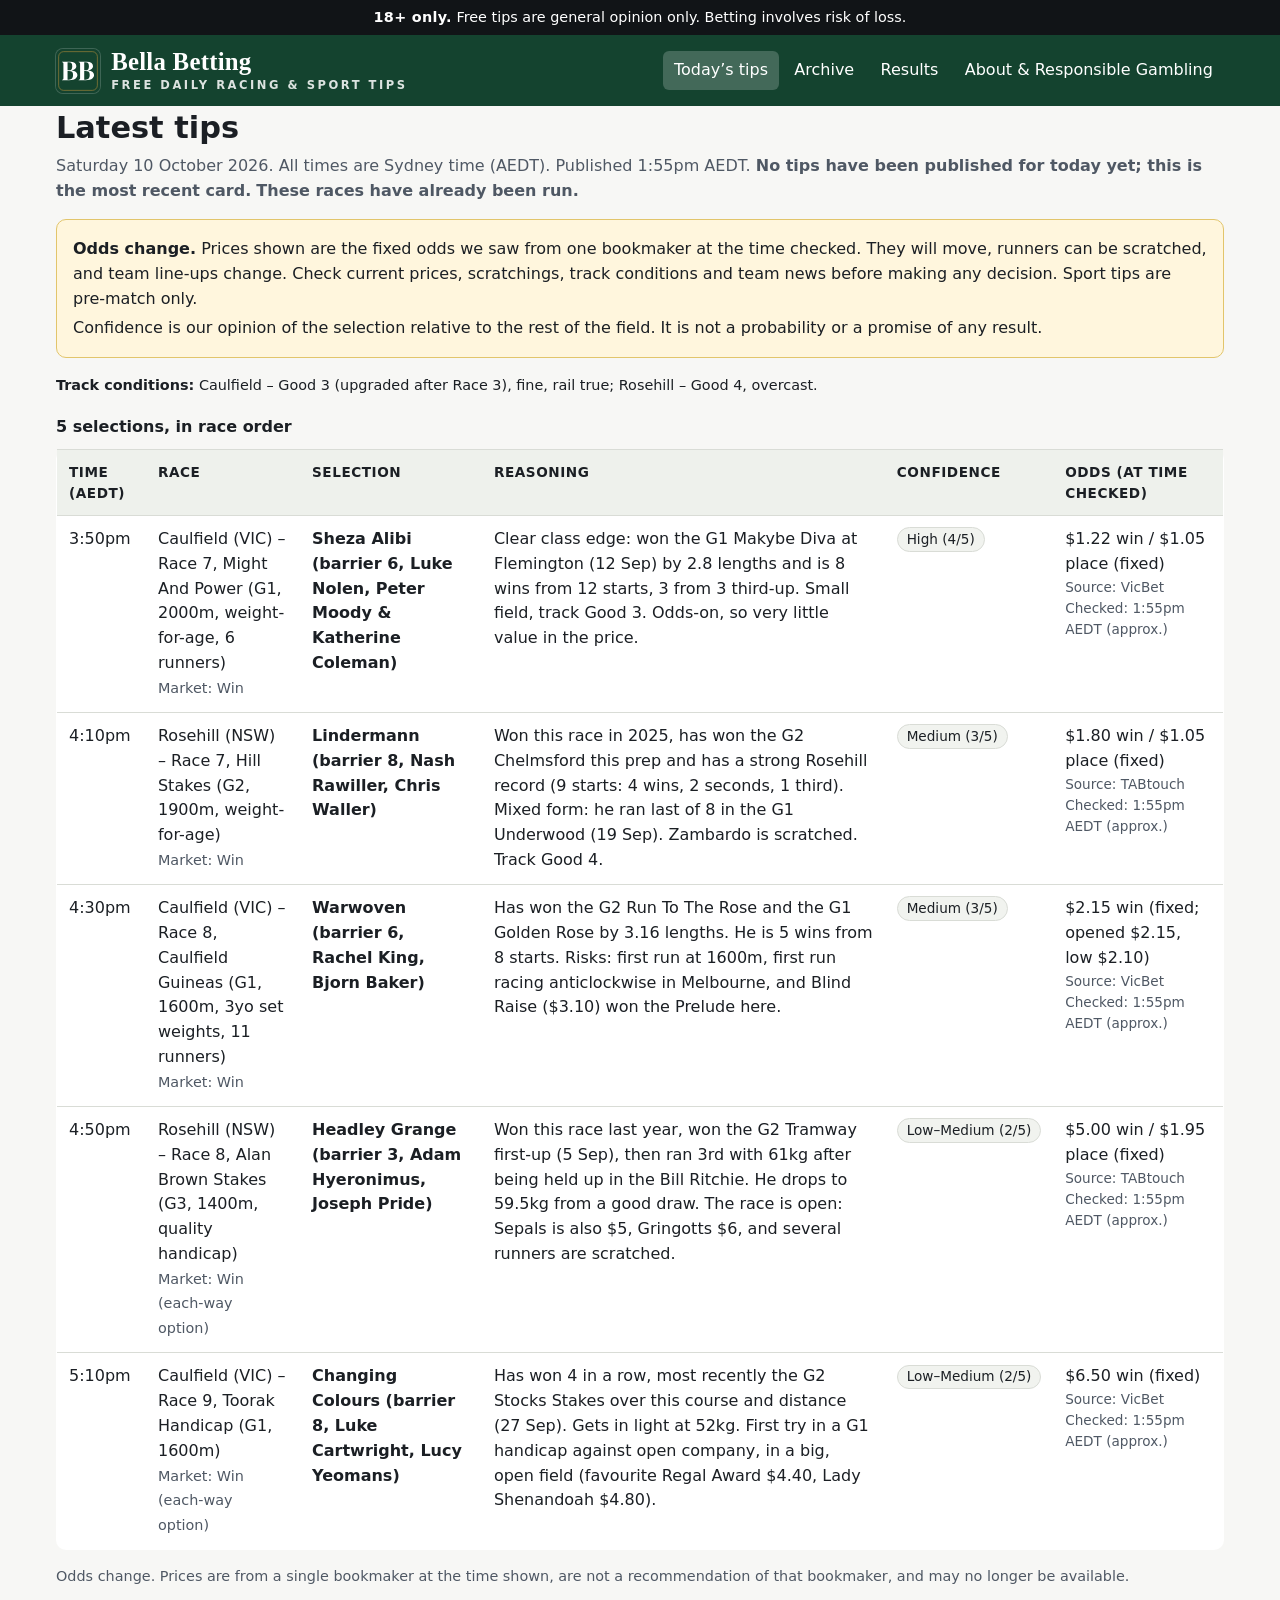
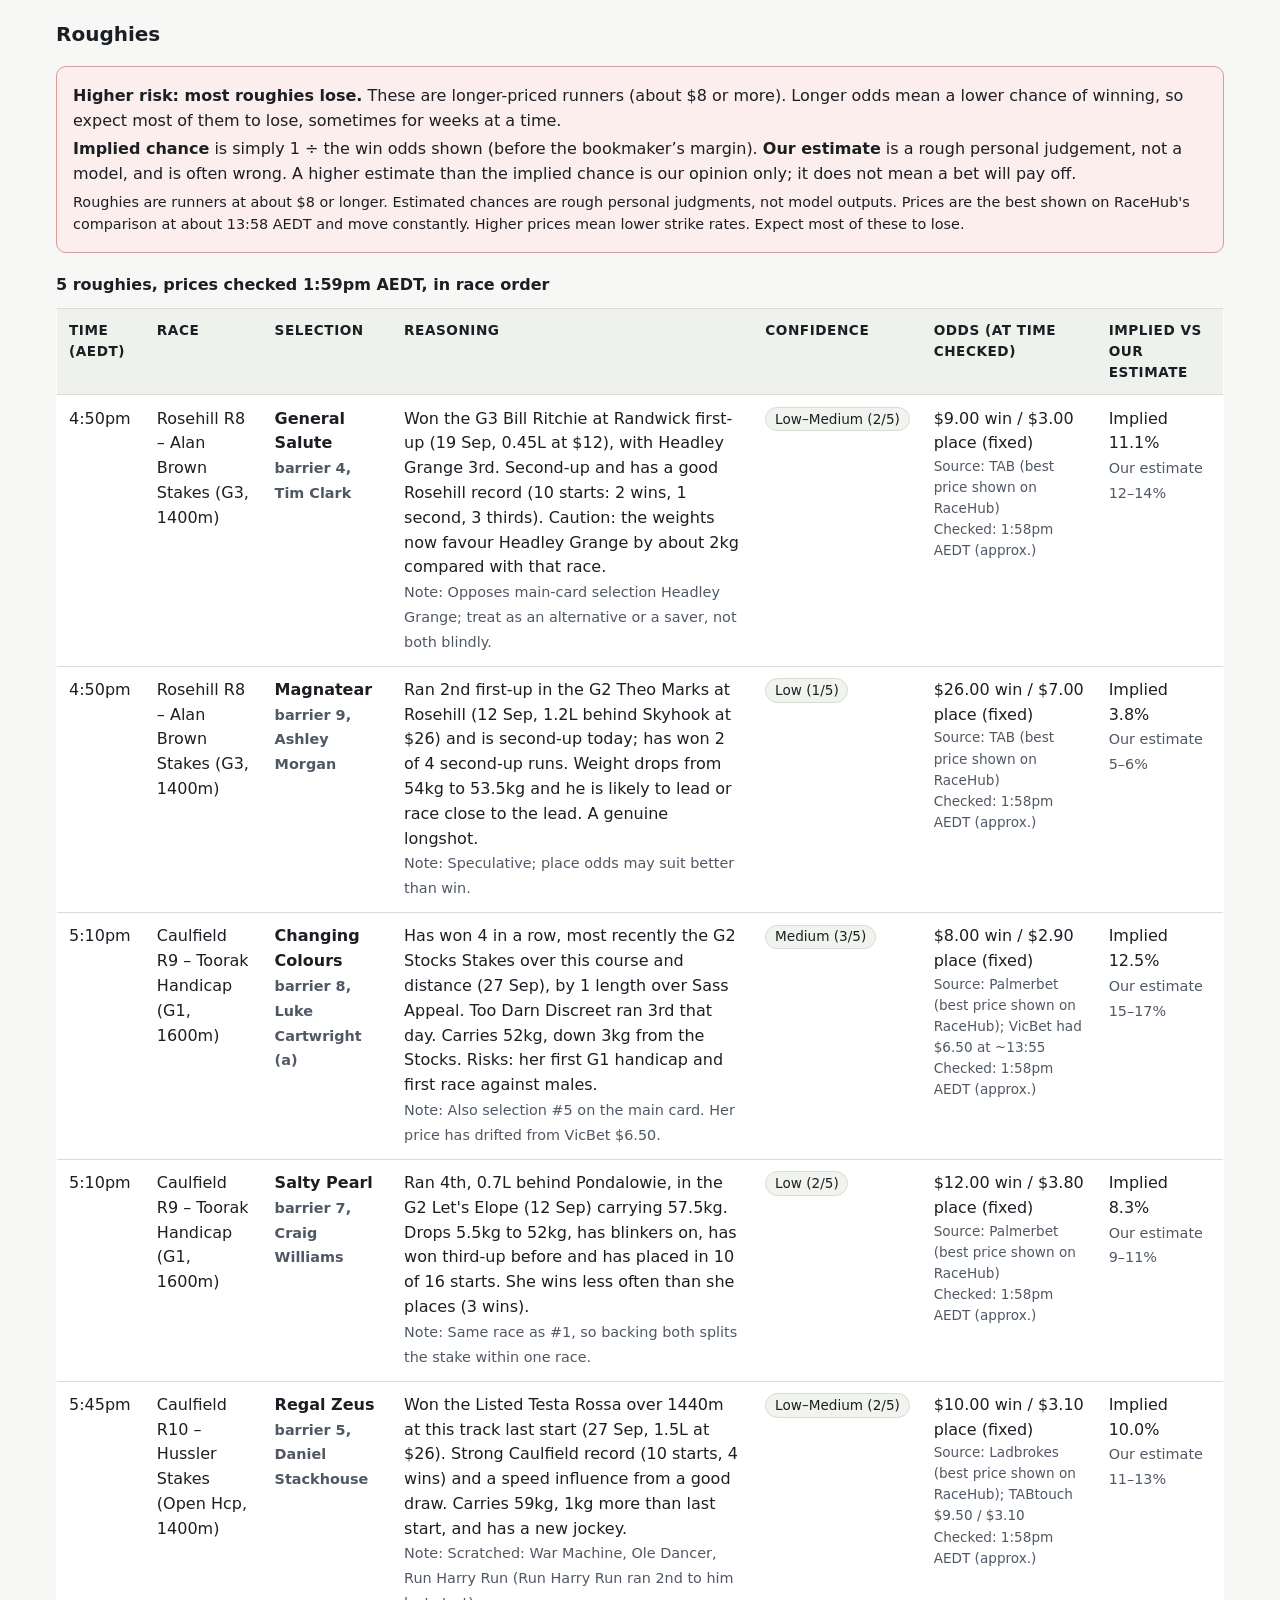
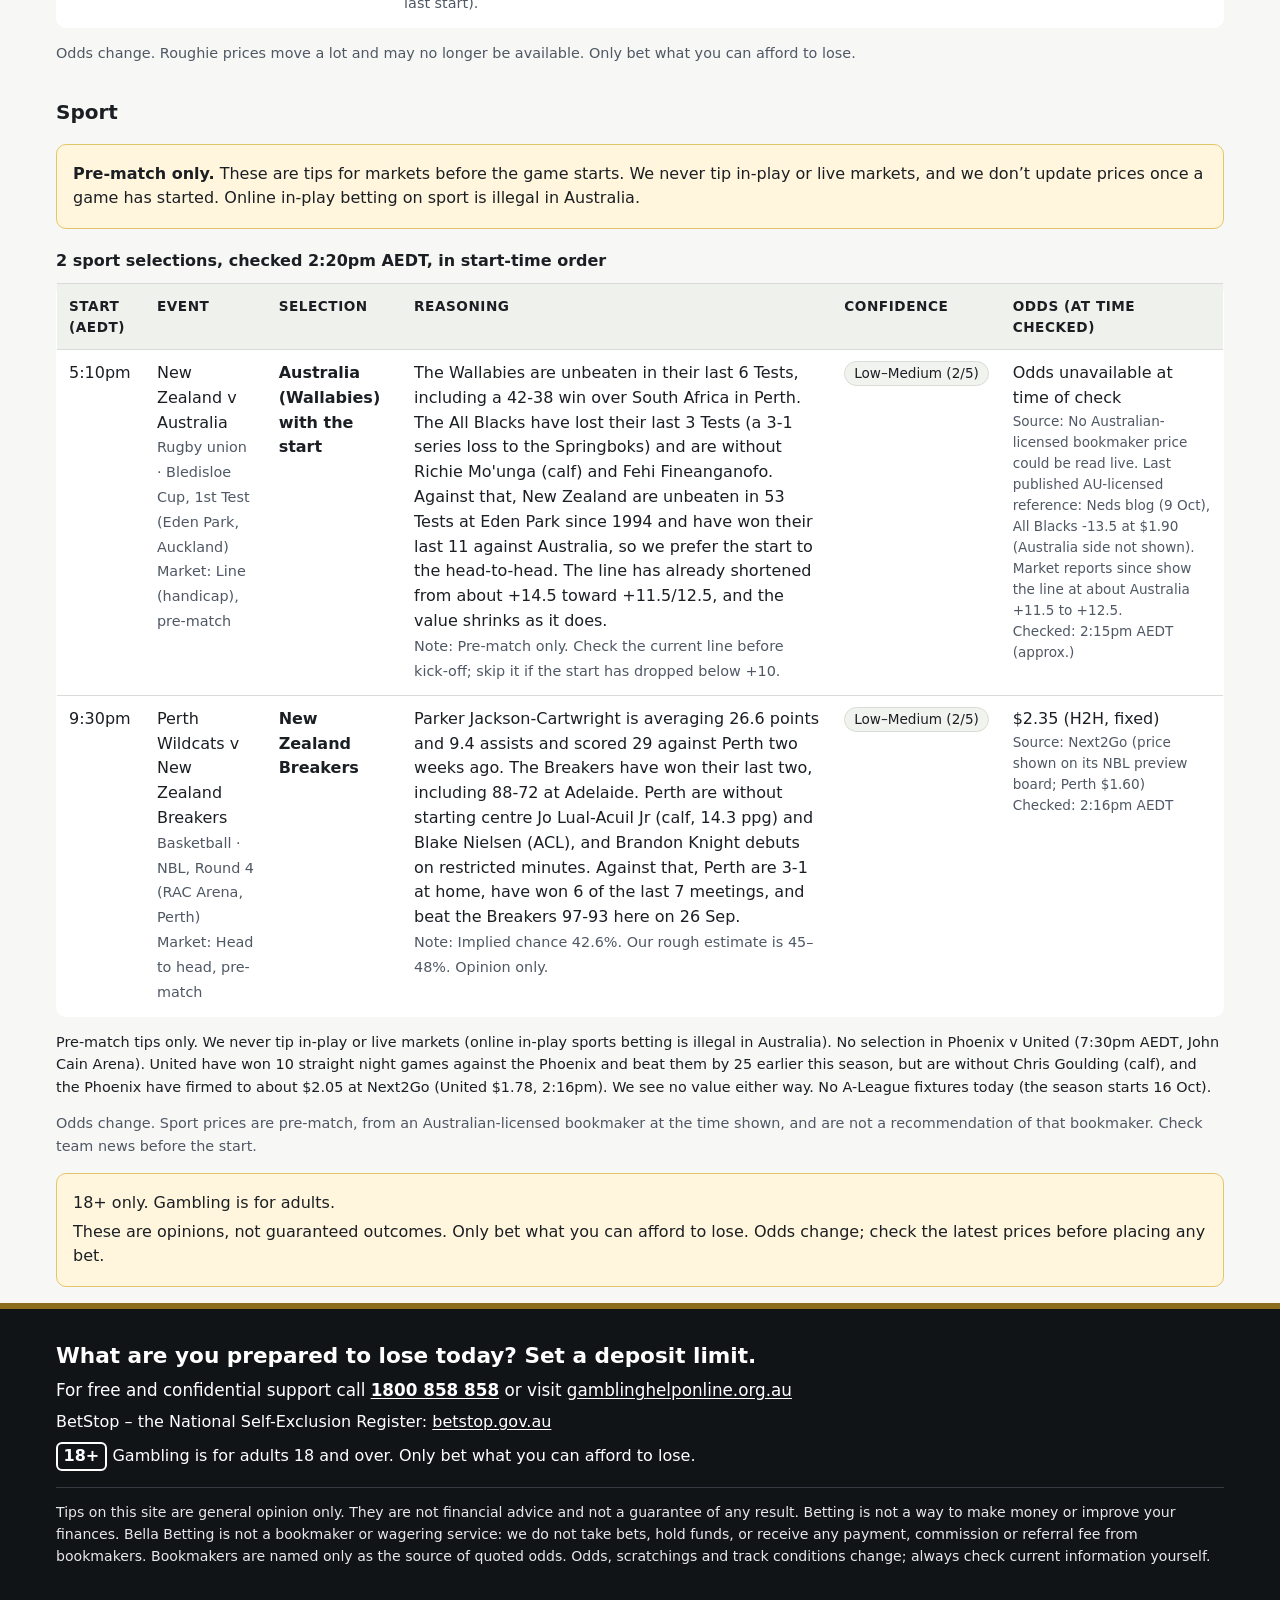
==== index.html @ 3f7ba488 "Tips for 2026-10-10" ====
<!doctype html>
<html lang="en-AU">
<head>
  <meta charset="utf-8">
  <meta name="viewport" content="width=device-width, initial-scale=1">
  <title>Today’s tips | Bella Betting</title>
  <meta name="description" content="Free daily Australian racing and pre-match sport tips from Bella Betting. 18+. General opinion only.">
  <meta name="theme-color" content="#14432f">
  <link rel="icon" href="assets/brand/bb-monogram.svg" type="image/svg+xml">
  <link rel="icon" href="assets/brand/favicon-32.png" sizes="32x32" type="image/png">
  <link rel="icon" href="assets/brand/favicon.ico" sizes="16x16 32x32 48x48">
  <link rel="apple-touch-icon" href="assets/brand/apple-touch-icon.png">
  <link rel="manifest" href="site.webmanifest">
  <link rel="stylesheet" href="assets/style.css">
  <script src="assets/app.js" defer></script>
</head>
<body data-page="index">
  <a class="skip" href="#main">Skip to content</a>
  <div class="age-strip" role="note"><strong>18+ only.</strong> Free tips are general opinion only. Betting involves risk of loss.</div>
  <header class="site-header">
    <div class="wrap">
      <a class="brand" href="index.html" aria-label="Bella Betting home"><img class="brand-tile" src="assets/brand/bb-monogram.svg" alt="" width="44" height="44"><span class="wordmark">Bella Betting<span>Free daily racing &amp; sport tips</span></span></a>
      <nav aria-label="Main">
        <ul>
        <li><a href="index.html" aria-current="page">Today’s tips</a></li>
        <li><a href="archive.html">Archive</a></li>
        <li><a href="results.html">Results</a></li>
        <li><a href="about.html">About &amp; Responsible Gambling</a></li>
        </ul>
      </nav>
    </div>
  </header>
  <main id="main" class="wrap">
    <h1 id="tips-heading">Today’s tips</h1>
    <p class="meta" id="tips-meta">Loading the latest tips…</p>
    <noscript><div class="notice"><p>This page needs JavaScript to load the tips. You can also read the raw data in <a href="tips/index.json">tips/index.json</a>.</p></div></noscript>
    <div class="notice" role="note">
      <p><strong>Odds change.</strong> Prices shown are the fixed odds we saw from one bookmaker at the time checked. They will move, runners can be scratched, and team line-ups change. Check current prices, scratchings, track conditions and team news before making any decision. Sport tips are pre-match only.</p>
      <p>Confidence is our opinion of the selection relative to the rest of the field. It is not a probability or a promise of any result.</p>
    </div>
    <div id="tips-root" aria-live="polite"></div>

  </main>
  <footer class="rg-footer" aria-label="Responsible gambling">
    <div class="wrap">
      <p class="rg-tagline" id="rg-tagline">Chances are you’re about to lose.</p>
      <p class="rg-cta">For free and confidential support call <a href="tel:1800858858"><strong>1800 858 858</strong></a> or visit <a href="https://www.gamblinghelponline.org.au" rel="noopener">gamblinghelponline.org.au</a></p>
      <p>BetStop – the National Self-Exclusion Register: <a href="https://www.betstop.gov.au" rel="noopener">betstop.gov.au</a></p>
      <p><span class="age18" aria-hidden="true">18+</span>Gambling is for adults 18 and over. Only bet what you can afford to lose.</p>
      <p class="disclaimer">Tips on this site are general opinion only. They are not financial advice and not a guarantee of any result. Betting is not a way to make money or improve your finances. Bella Betting is not a bookmaker or wagering service: we do not take bets, hold funds, or receive any payment, commission or referral fee from bookmakers. Bookmakers are named only as the source of quoted odds. Odds, scratchings and track conditions change; always check current information yourself.</p>
    </div>
  </footer>
</body>
</html>
---- assets/style.css ----
/* Bella Betting – plain CSS, mobile-first, no external assets */
:root{
  --ink:#1b1f24; --muted:#4f5864; --bg:#f7f7f5; --card:#ffffff; --line:#d9dcd6;
  --brand:#14432f; --brand-ink:#ffffff; --accent:#8a6d1d; --warn-bg:#fff6dd; --warn-line:#e2c56b;
  --rg-bg:#111417; --rg-ink:#ffffff; --focus:#1a5fd0;
  --radius:10px; --maxw:1200px;
}
*{box-sizing:border-box}
html{-webkit-text-size-adjust:100%}
body{margin:0;min-height:100vh;display:flex;flex-direction:column;font-family:system-ui,-apple-system,"Segoe UI",Roboto,"Helvetica Neue",Arial,sans-serif;font-size:1rem;line-height:1.55;color:var(--ink);background:var(--bg)}
a{color:var(--brand);text-underline-offset:2px}
a:focus-visible,button:focus-visible{outline:3px solid var(--focus);outline-offset:2px}
.skip{position:absolute;left:-9999px;top:0;background:#fff;padding:.5rem 1rem;z-index:10}
.skip:focus{left:.5rem;top:.5rem}
.wrap{max-width:var(--maxw);margin:0 auto;padding:0 1rem}

/* 18+ strip */
.age-strip{background:var(--rg-bg);color:var(--rg-ink);font-size:.9rem;text-align:center;padding:.4rem 1rem}
.age-strip strong{letter-spacing:.02em}

/* header + text wordmark */
.site-header{background:var(--brand);color:var(--brand-ink)}
.site-header .wrap{display:flex;flex-wrap:wrap;align-items:center;justify-content:space-between;gap:.5rem 1.5rem;padding-top:.85rem;padding-bottom:.85rem}
.brand{display:inline-flex;align-items:center;gap:.7rem;text-decoration:none;color:var(--brand-ink)}
.brand-tile{display:block;width:44px;height:44px;flex:none;border-radius:7px;box-shadow:0 0 0 1px rgba(255,255,255,.18)}
.wordmark{color:var(--brand-ink);text-decoration:none;font-family:Georgia,"Times New Roman",serif;font-size:1.55rem;font-weight:700;letter-spacing:.01em;line-height:1}
.wordmark{display:block}
.wordmark span{font-family:system-ui,-apple-system,"Segoe UI",Roboto,Arial,sans-serif;font-weight:600;font-size:.72rem;letter-spacing:.22em;text-transform:uppercase;display:block;margin-top:.3rem;opacity:.85}
nav ul{list-style:none;margin:0;padding:0;display:flex;flex-wrap:wrap;gap:.25rem}
nav a{display:block;color:var(--brand-ink);text-decoration:none;padding:.45rem .7rem;border-radius:6px;font-weight:500}
nav a:hover{background:rgba(255,255,255,.12)}
nav a[aria-current="page"]{background:rgba(255,255,255,.2)}

main{padding:1.5rem 0 2.5rem;flex:1 0 auto;width:100%}
h1{font-size:1.6rem;line-height:1.25;margin:.2rem 0 .4rem}
h2{font-size:1.25rem;margin:2rem 0 .6rem}
h3{font-size:1.05rem;margin:1.2rem 0 .4rem}
.meta{color:var(--muted);margin:0 0 1rem}
.card{background:var(--card);border:1px solid var(--line);border-radius:var(--radius);padding:1rem 1.1rem;margin:1rem 0}
.notice{background:var(--warn-bg);border:1px solid var(--warn-line);border-radius:var(--radius);padding:.8rem 1rem;margin:1rem 0}
.notice p{margin:.25rem 0}
.muted{color:var(--muted)}
.small{font-size:.9rem}

/* tips table: cards on mobile, table on wide screens */
table.tips{width:100%;border-collapse:collapse}
table.tips caption{text-align:left;font-weight:600;padding:.25rem 0 .6rem}
table.tips thead{position:absolute;left:-9999px}
table.tips tr{display:block;background:var(--card);border:1px solid var(--line);border-radius:var(--radius);padding:.8rem 1rem;margin-bottom:.9rem}
table.tips td{display:block;padding:.2rem 0;border:0}
table.tips td::before{content:attr(data-label);display:block;font-size:.75rem;font-weight:600;text-transform:uppercase;letter-spacing:.06em;color:var(--muted)}
td.sel{font-size:1.1rem;font-weight:700}
.badge{display:inline-block;border:1px solid var(--line);border-radius:999px;padding:.05rem .55rem;font-size:.85rem;background:#f1f3ef;white-space:nowrap}
.odds-src{display:block;color:var(--muted);font-size:.85rem}

@media (min-width:860px){
  h1{font-size:1.9rem}
  table.tips thead{position:static}
  table.tips{background:var(--card);border:1px solid var(--line);border-radius:var(--radius);overflow:hidden}
  table.tips tr{display:table-row;border:0;border-radius:0;padding:0;margin:0}
  table.tips th,table.tips td{display:table-cell;text-align:left;vertical-align:top;padding:.7rem .75rem;border-bottom:1px solid var(--line)}
  table.tips th{background:#eef1ec;font-size:.85rem;text-transform:uppercase;letter-spacing:.04em}
  table.tips td::before{display:none}
  table.tips tbody tr:last-child td{border-bottom:0}
  td.sel{font-size:1rem}
  td.reason{min-width:16rem}
  td.odds{min-width:9.5rem}
  td.time{white-space:nowrap}
  td.chance{min-width:7.5rem}
}

/* generic data tables (archive/results) */
table.data{width:100%;border-collapse:collapse;background:var(--card);border:1px solid var(--line);border-radius:var(--radius);overflow:hidden}
table.data th,table.data td{text-align:left;padding:.55rem .7rem;border-bottom:1px solid var(--line);vertical-align:top}
table.data th{background:#eef1ec;font-size:.85rem}
.table-scroll{overflow-x:auto}
.stats{display:grid;grid-template-columns:repeat(auto-fit,minmax(9rem,1fr));gap:.75rem;margin:1rem 0}
.stat{background:var(--card);border:1px solid var(--line);border-radius:var(--radius);padding:.75rem}
.stat b{display:block;font-size:1.3rem}

/* responsible gambling footer */
.rg-footer{background:var(--rg-bg);color:var(--rg-ink);padding:1.6rem 0 2rem;border-top:6px solid var(--accent)}
.rg-footer a{color:#fff}
.rg-tagline{font-size:1.35rem;font-weight:700;margin:0 0 .6rem;line-height:1.3}
.rg-cta{font-size:1.05rem;margin:.3rem 0}
.rg-footer p{margin:.45rem 0}
.rg-footer .disclaimer{font-size:.88rem;opacity:.9;border-top:1px solid #3a4047;margin-top:1rem;padding-top:.9rem}
.age18{display:inline-block;border:2px solid #fff;border-radius:6px;font-weight:800;padding:0 .35rem;margin-right:.35rem}
@media (prefers-reduced-motion:reduce){*{scroll-behavior:auto!important;transition:none!important}}
@media print{.site-header nav,.skip{display:none}}
.card > h2:first-child{margin-top:0}
.notice-risk{background:#fdeeee;border-color:#d99a9a}
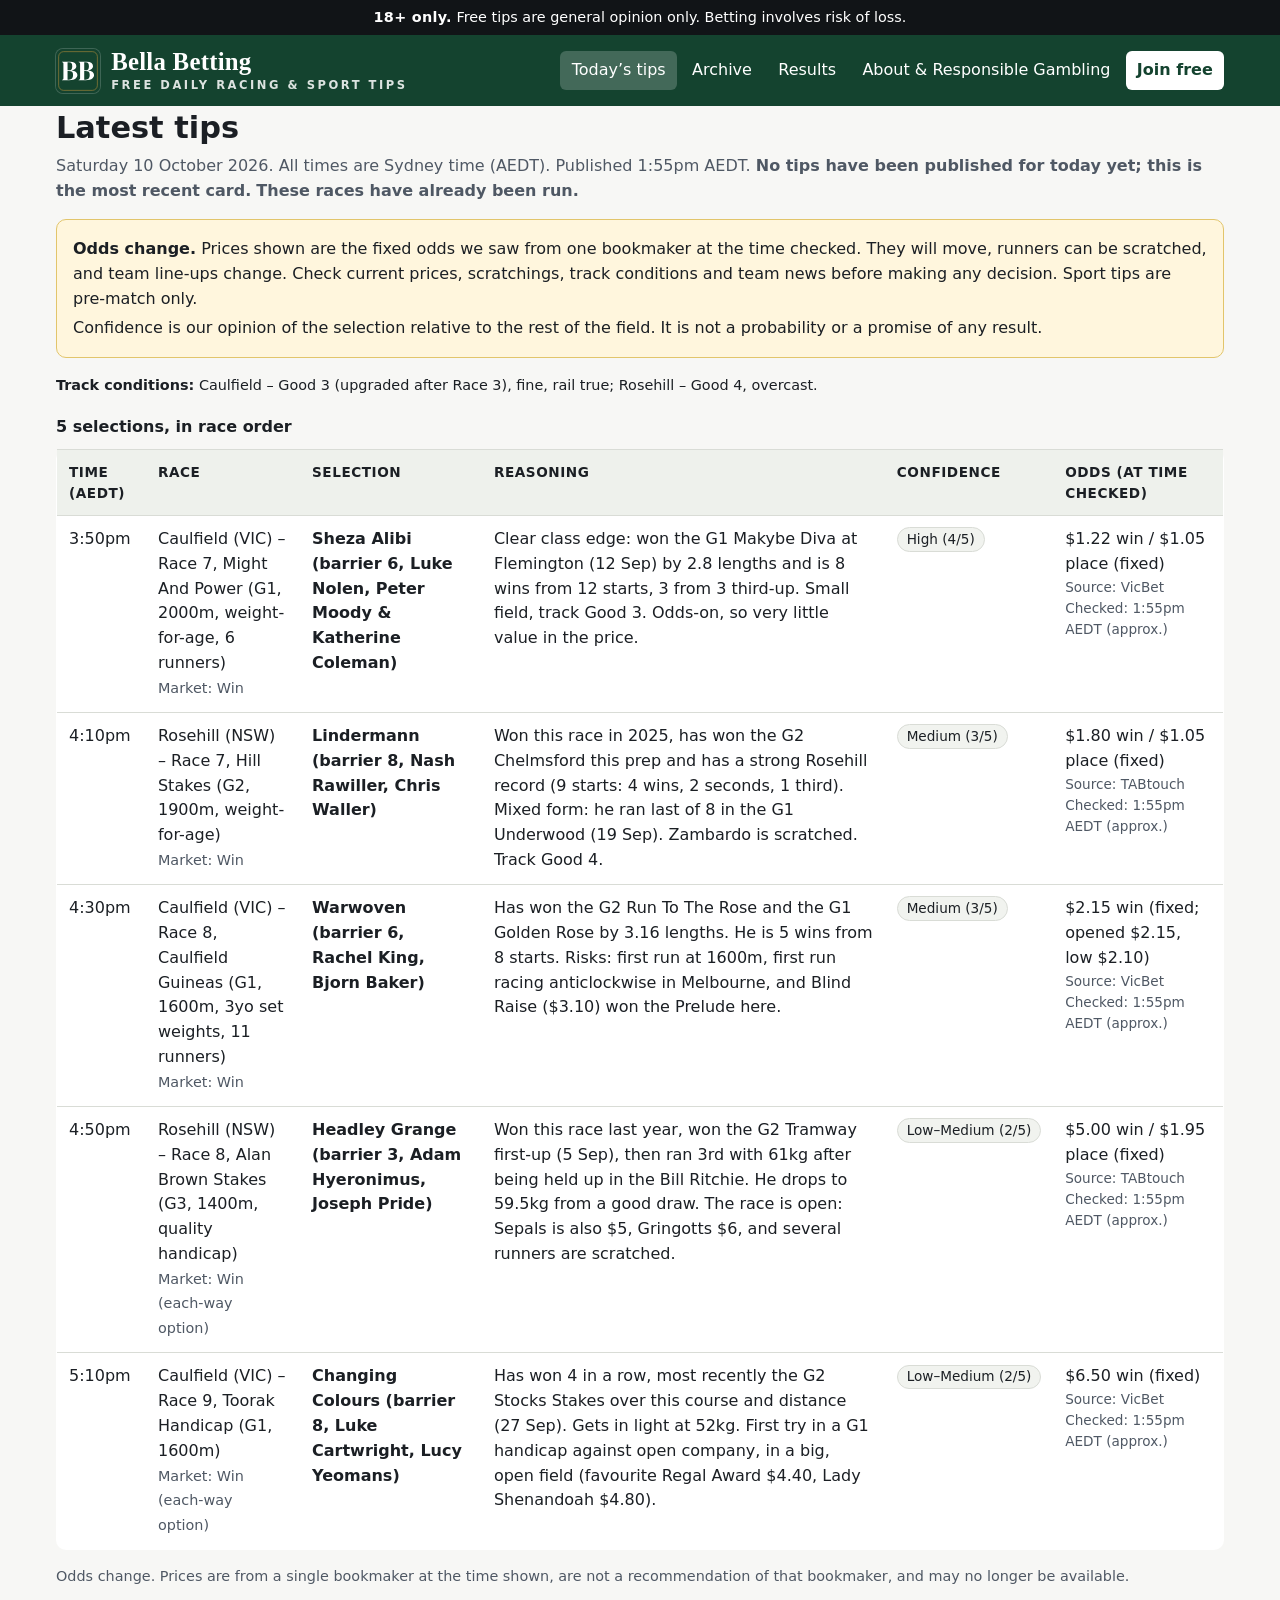
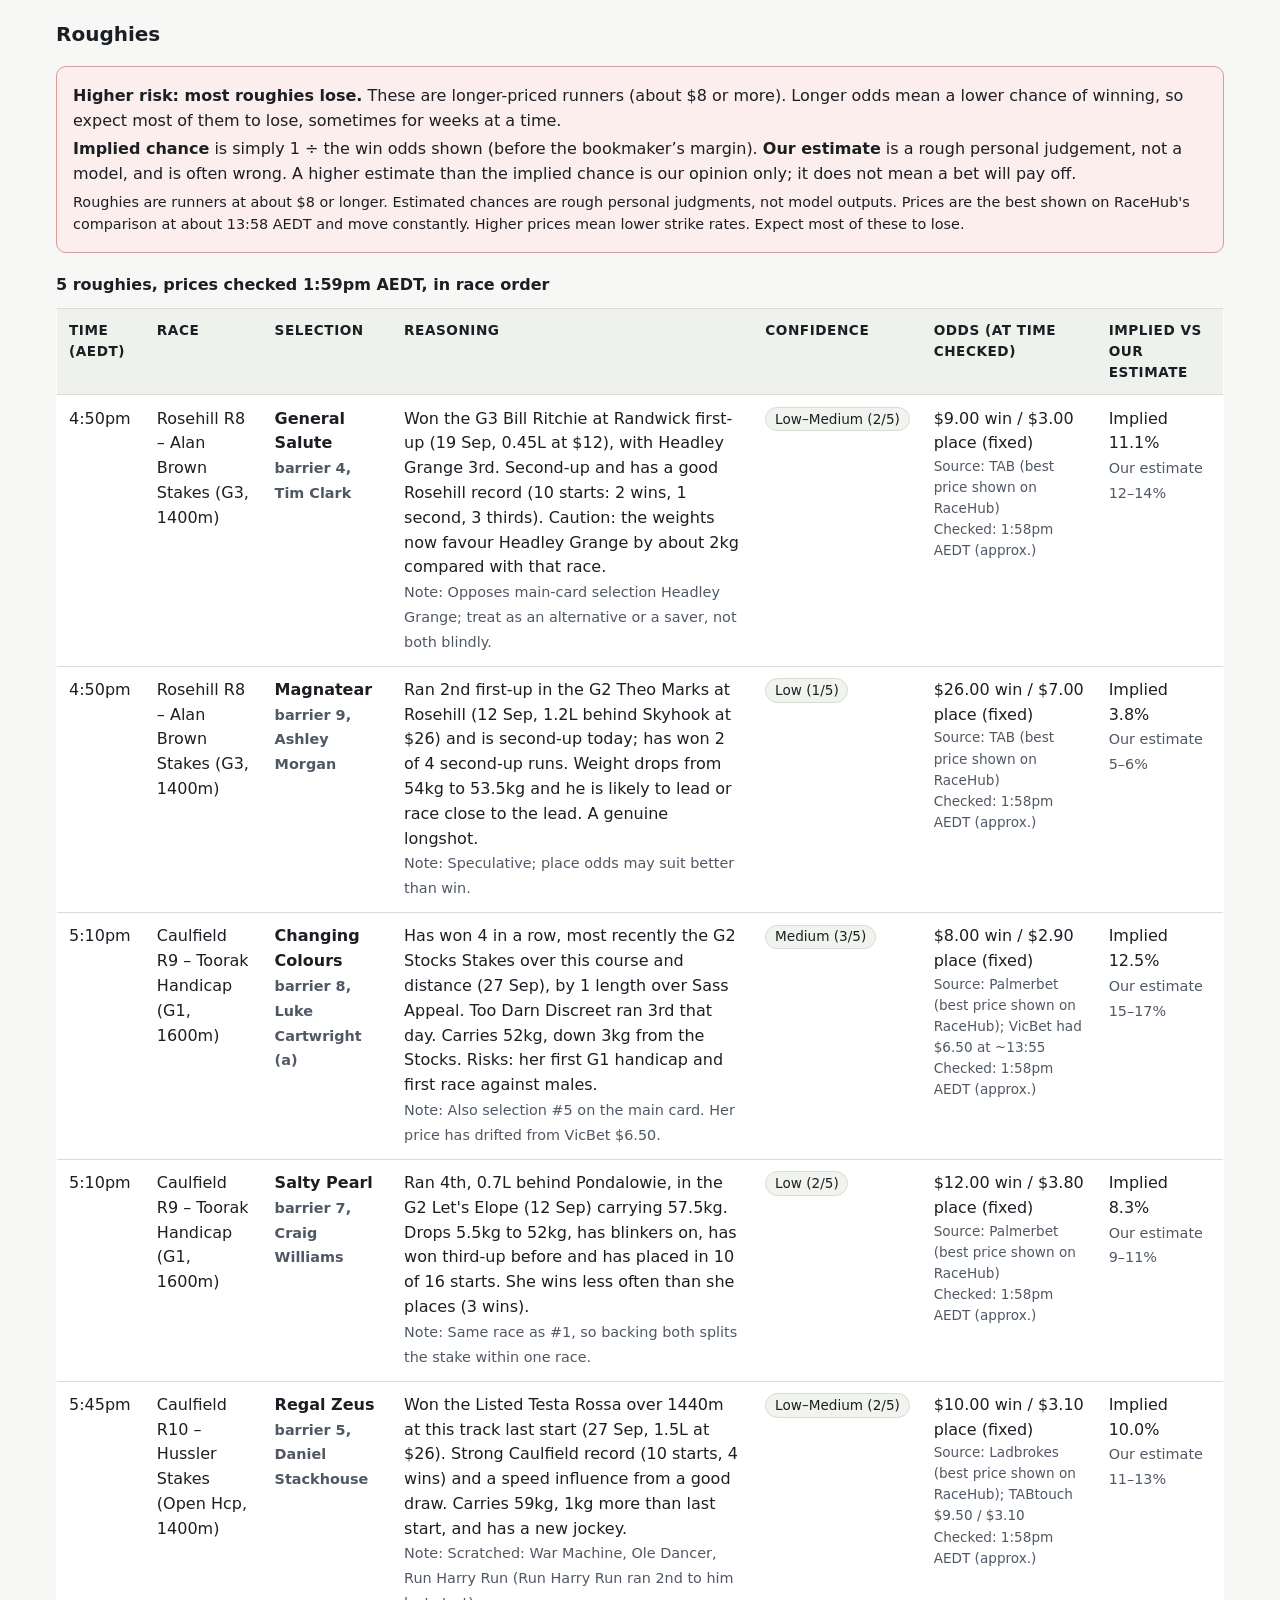
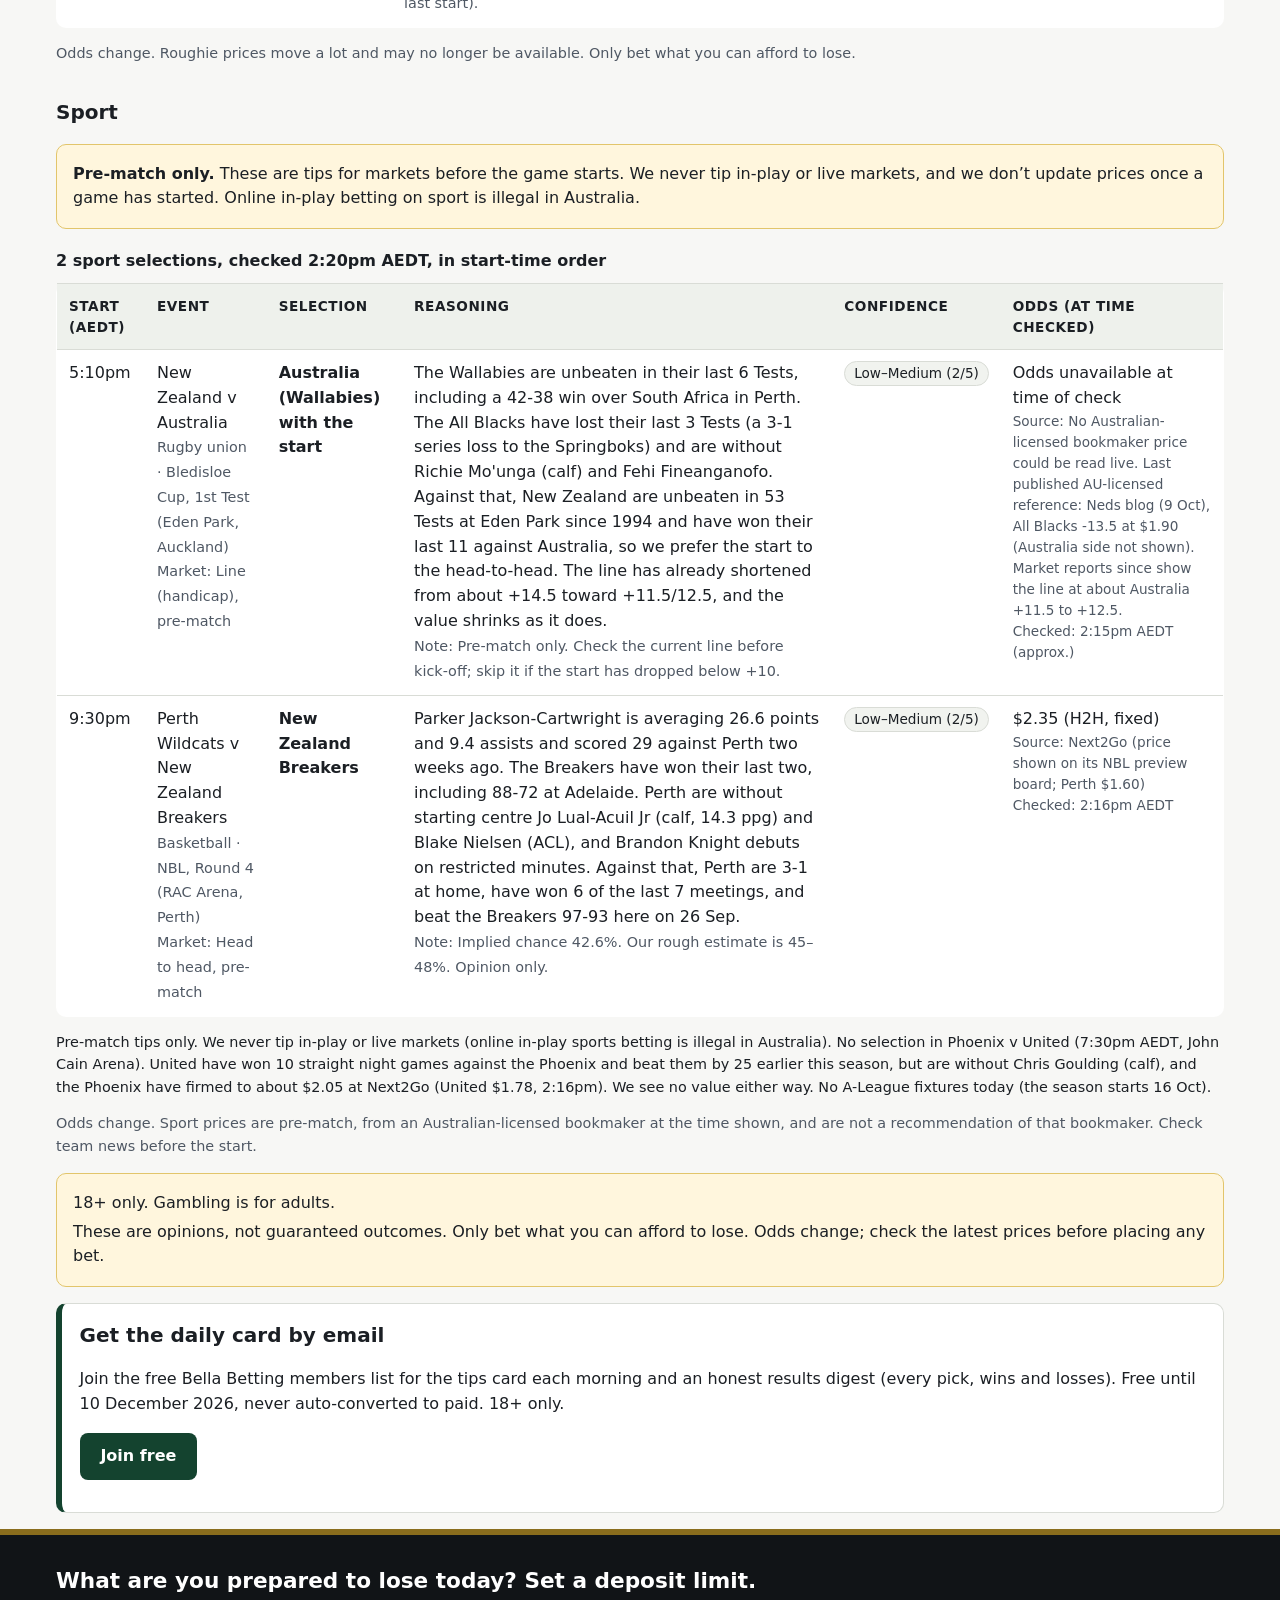
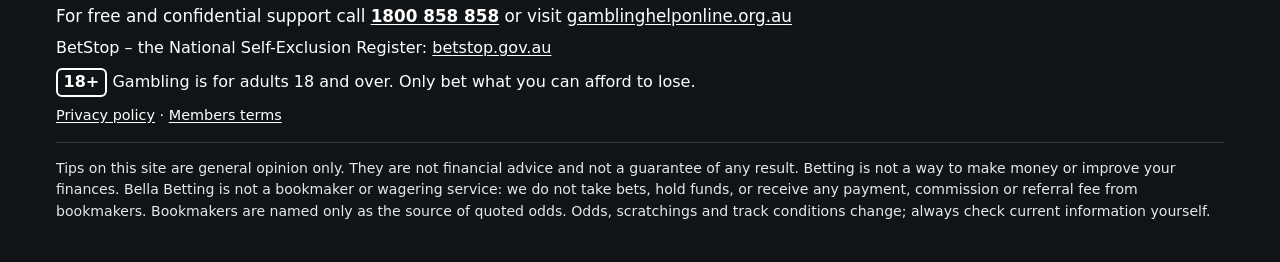
==== commit efe2e974: "Membership (preview, not live): join page, privacy policy, members terms, Join free CTA" ====
--- a/index.html
+++ b/index.html
@@ -26,6 +26,7 @@
         <li><a href="archive.html">Archive</a></li>
         <li><a href="results.html">Results</a></li>
         <li><a href="about.html">About &amp; Responsible Gambling</a></li>
+        <li><a class="nav-join" href="join.html">Join free</a></li>
         </ul>
       </nav>
     </div>
@@ -39,6 +40,11 @@
       <p>Confidence is our opinion of the selection relative to the rest of the field. It is not a probability or a promise of any result.</p>
     </div>
     <div id="tips-root" aria-live="polite"></div>
+    <aside class="card join-cta" aria-labelledby="join-cta-h">
+      <h2 id="join-cta-h">Get the daily card by email</h2>
+      <p>Join the free Bella Betting members list for the tips card each morning and an honest results digest (every pick, wins and losses). Free until 10 December 2026, never auto-converted to paid. 18+ only.</p>
+      <p><a class="btn" href="join.html">Join free</a></p>
+    </aside>
 
   </main>
   <footer class="rg-footer" aria-label="Responsible gambling">
@@ -47,6 +53,7 @@
       <p class="rg-cta">For free and confidential support call <a href="tel:1800858858"><strong>1800 858 858</strong></a> or visit <a href="https://www.gamblinghelponline.org.au" rel="noopener">gamblinghelponline.org.au</a></p>
       <p>BetStop – the National Self-Exclusion Register: <a href="https://www.betstop.gov.au" rel="noopener">betstop.gov.au</a></p>
       <p><span class="age18" aria-hidden="true">18+</span>Gambling is for adults 18 and over. Only bet what you can afford to lose.</p>
+      <p class="small"><a href="privacy.html">Privacy policy</a> · <a href="members-terms.html">Members terms</a></p>
       <p class="disclaimer">Tips on this site are general opinion only. They are not financial advice and not a guarantee of any result. Betting is not a way to make money or improve your finances. Bella Betting is not a bookmaker or wagering service: we do not take bets, hold funds, or receive any payment, commission or referral fee from bookmakers. Bookmakers are named only as the source of quoted odds. Odds, scratchings and track conditions change; always check current information yourself.</p>
     </div>
   </footer>
--- a/assets/style.css
+++ b/assets/style.css
@@ -90,3 +90,23 @@
 @media print{.site-header nav,.skip{display:none}}
 .card > h2:first-child{margin-top:0}
 .notice-risk{background:#fdeeee;border-color:#d99a9a}
+
+/* membership */
+nav a.nav-join{background:#fff;color:var(--brand);font-weight:700}
+nav a.nav-join:hover{background:#eef1ec}
+nav a.nav-join[aria-current="page"]{background:#eef1ec}
+.btn{display:inline-block;background:var(--brand);color:#fff;border:0;border-radius:8px;padding:.7rem 1.3rem;font:inherit;font-weight:700;text-decoration:none;cursor:pointer}
+.btn:hover{background:#0f3524}
+.btn[disabled]{opacity:.6;cursor:wait}
+.join-form .field{margin:0 0 1rem}
+.join-form label{display:block;font-weight:600;margin-bottom:.25rem}
+.join-form input[type=text],.join-form input:not([type]),.join-form input[type=email],.join-form input[type=tel]{width:100%;max-width:28rem;font:inherit;padding:.6rem .7rem;border:1px solid #9aa39b;border-radius:8px;background:#fff}
+.join-form input[aria-invalid="true"]{border-color:#b3261e;box-shadow:0 0 0 1px #b3261e}
+.join-form fieldset{border:1px solid var(--line);border-radius:var(--radius);padding:.6rem 1rem 1rem;margin:0 0 1rem}
+.join-form legend{font-weight:700;padding:0 .3rem}
+.join-form label.check{display:flex;gap:.6rem;align-items:flex-start;font-weight:400;margin:.6rem 0}
+.join-form label.check input{width:1.2rem;height:1.2rem;margin-top:.2rem;flex:none}
+.hp{position:absolute;left:-9999px;width:1px;height:1px;overflow:hidden}
+.placeholder{background:#fff6dd;border:1px dashed var(--warn-line);padding:0 .25rem;border-radius:4px}
+.join-cta{border-left:6px solid var(--brand)}
+.preview-banner{background:#fff6dd;border:2px dashed var(--warn-line);padding:.6rem 1rem;border-radius:var(--radius);margin:0 0 1rem}
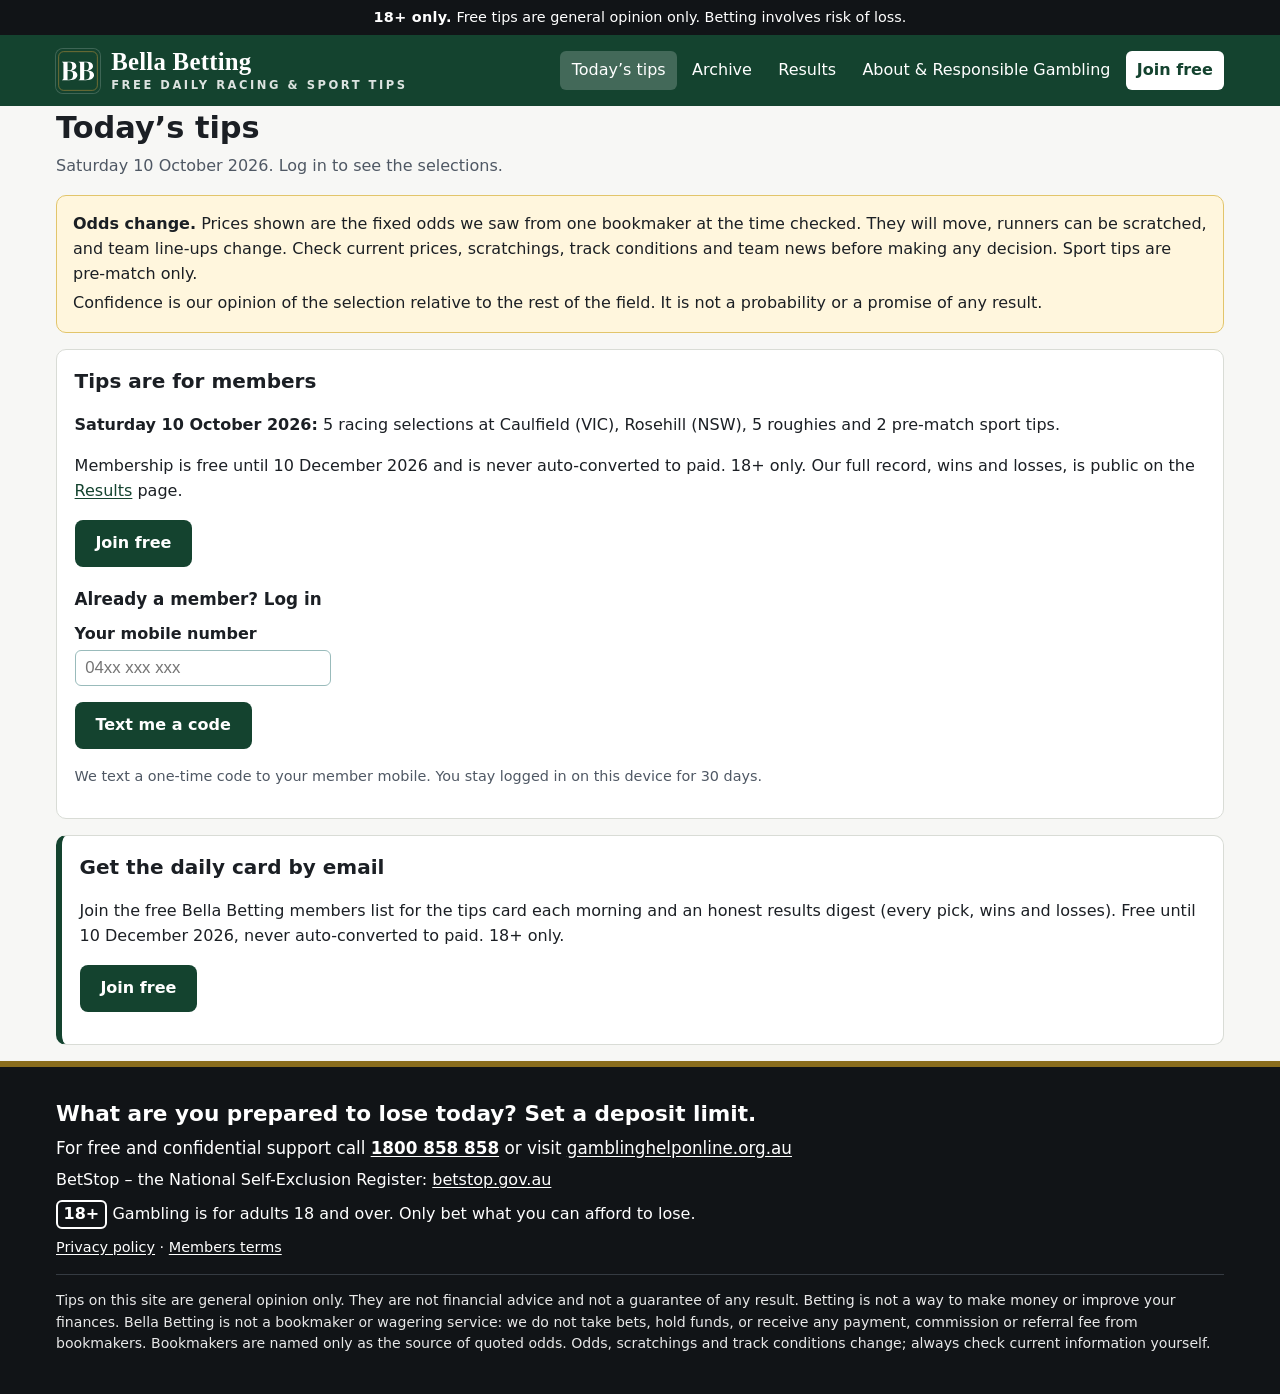
==== commit 8b7d9738: "Members-only tips: login + teaser, results public, tips JSON removed (old cards remain in git histor" ====
--- a/index.html
+++ b/index.html
@@ -4,7 +4,7 @@
   <meta charset="utf-8">
   <meta name="viewport" content="width=device-width, initial-scale=1">
   <title>Today’s tips | Bella Betting</title>
-  <meta name="description" content="Free daily Australian racing and pre-match sport tips from Bella Betting. 18+. General opinion only.">
+  <meta name="description" content="Daily Australian racing and pre-match sport tips for Bella Betting members (free membership). 18+. General opinion only.">
   <meta name="theme-color" content="#14432f">
   <link rel="icon" href="assets/brand/bb-monogram.svg" type="image/svg+xml">
   <link rel="icon" href="assets/brand/favicon-32.png" sizes="32x32" type="image/png">
@@ -12,6 +12,7 @@
   <link rel="apple-touch-icon" href="assets/brand/apple-touch-icon.png">
   <link rel="manifest" href="site.webmanifest">
   <link rel="stylesheet" href="assets/style.css">
+  <script src="assets/members-config.js" defer></script>
   <script src="assets/app.js" defer></script>
 </head>
 <body data-page="index">
@@ -32,9 +33,10 @@
     </div>
   </header>
   <main id="main" class="wrap">
+    <p id="member-bar" class="member-bar small" hidden></p>
     <h1 id="tips-heading">Today’s tips</h1>
     <p class="meta" id="tips-meta">Loading the latest tips…</p>
-    <noscript><div class="notice"><p>This page needs JavaScript to load the tips. You can also read the raw data in <a href="tips/index.json">tips/index.json</a>.</p></div></noscript>
+    <noscript><div class="notice"><p>This page needs JavaScript to log in and show members’ tips. <a href="join.html">Join free</a>.</p></div></noscript>
     <div class="notice" role="note">
       <p><strong>Odds change.</strong> Prices shown are the fixed odds we saw from one bookmaker at the time checked. They will move, runners can be scratched, and team line-ups change. Check current prices, scratchings, track conditions and team news before making any decision. Sport tips are pre-match only.</p>
       <p>Confidence is our opinion of the selection relative to the rest of the field. It is not a probability or a promise of any result.</p>
--- a/assets/style.css
+++ b/assets/style.css
@@ -110,3 +110,8 @@
 .placeholder{background:#fff6dd;border:1px dashed var(--warn-line);padding:0 .25rem;border-radius:4px}
 .join-cta{border-left:6px solid var(--brand)}
 .preview-banner{background:#fff6dd;border:2px dashed var(--warn-line);padding:.6rem 1rem;border-radius:var(--radius);margin:0 0 1rem}
+
+/* members gate */
+.member-bar{background:#eef6f1;border:1px solid #cfe3d7;padding:.4rem .7rem;border-radius:6px;margin:.6rem 0}
+.gate form.login label{display:block;font-weight:600;margin:.6rem 0 .2rem}
+.gate form.login input[type=tel],.gate form.login input[inputmode=numeric]{font-size:1.05rem;padding:.45rem .6rem;max-width:16rem;width:100%;border:1px solid #9bb;border-radius:6px}
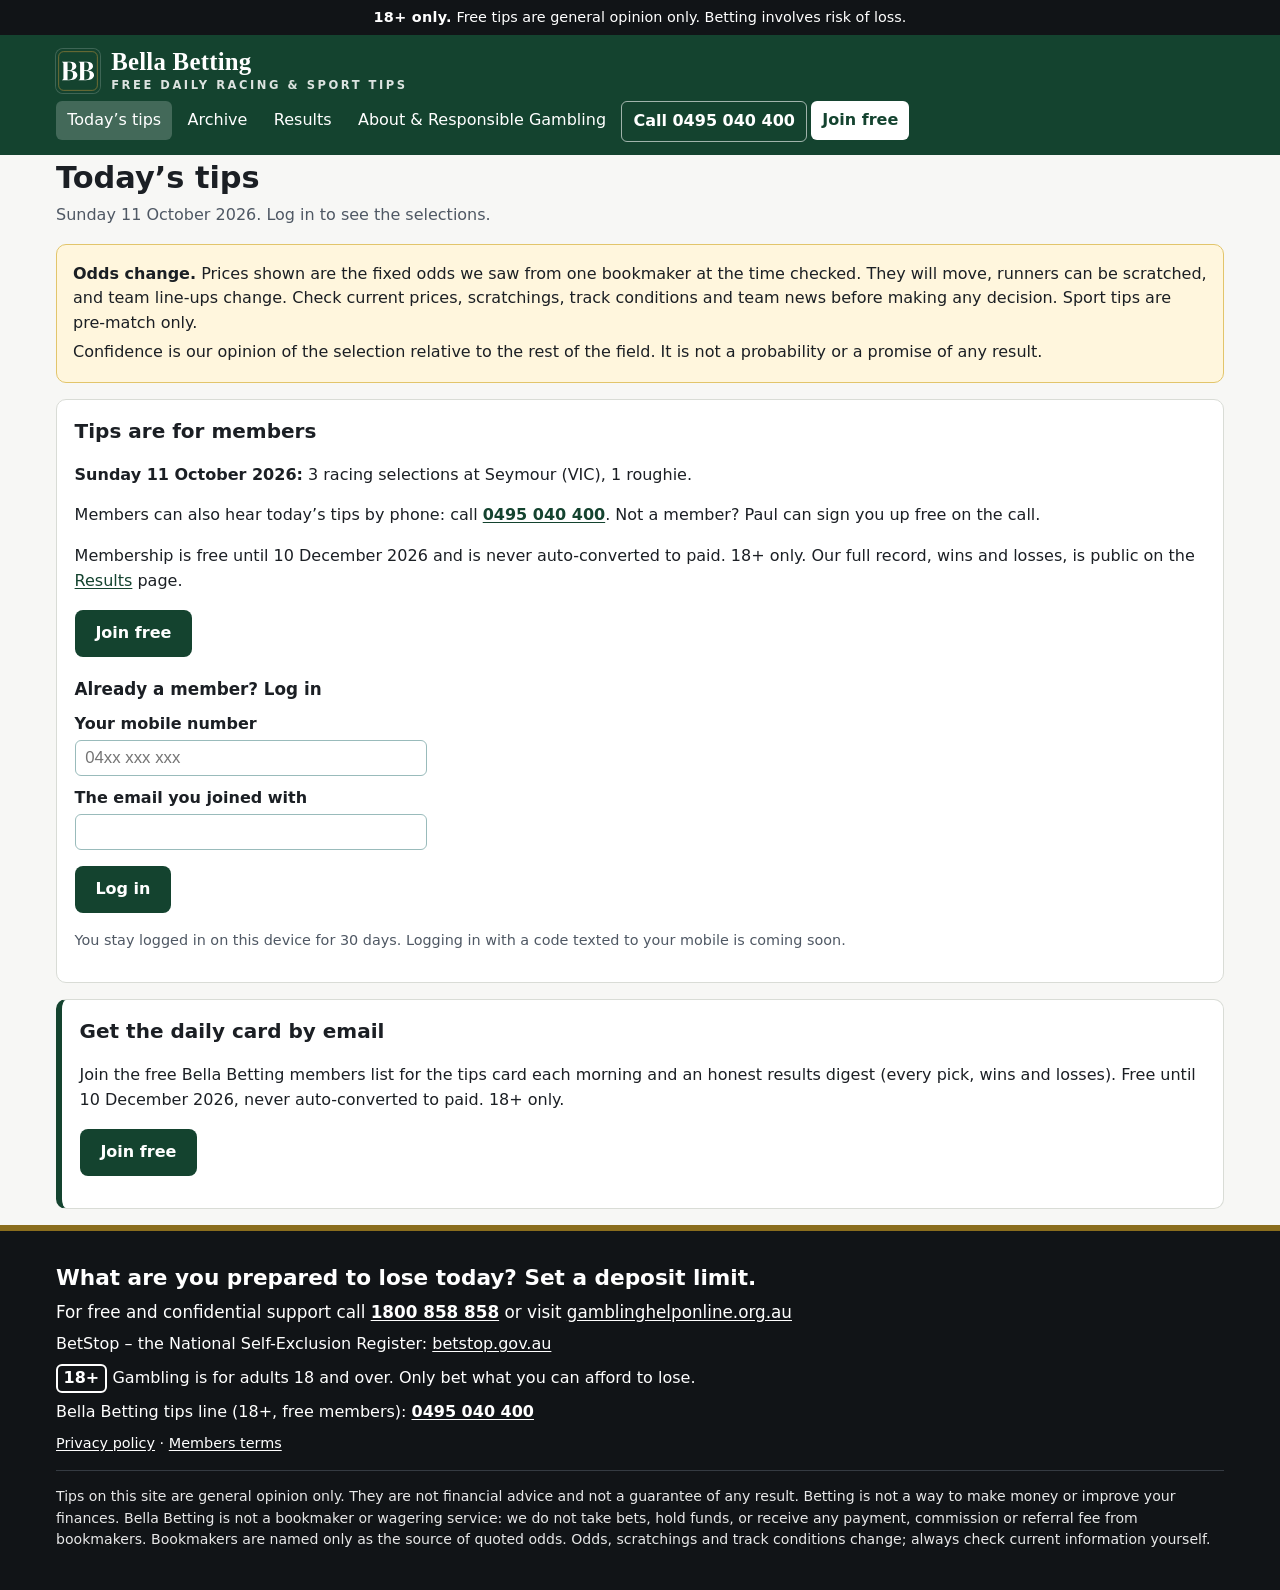
==== commit 9eb770f7: "Update site 2026-10-11 13:10 AEDT" ====
--- a/index.html
+++ b/index.html
@@ -27,6 +27,7 @@
         <li><a href="archive.html">Archive</a></li>
         <li><a href="results.html">Results</a></li>
         <li><a href="about.html">About &amp; Responsible Gambling</a></li>
+        <li><a class="nav-call" href="tel:+61495040400" aria-label="Call the Bella Betting tips line on 0495 040 400">Call 0495 040 400</a></li>
         <li><a class="nav-join" href="join.html">Join free</a></li>
         </ul>
       </nav>
@@ -55,6 +56,7 @@
       <p class="rg-cta">For free and confidential support call <a href="tel:1800858858"><strong>1800 858 858</strong></a> or visit <a href="https://www.gamblinghelponline.org.au" rel="noopener">gamblinghelponline.org.au</a></p>
       <p>BetStop – the National Self-Exclusion Register: <a href="https://www.betstop.gov.au" rel="noopener">betstop.gov.au</a></p>
       <p><span class="age18" aria-hidden="true">18+</span>Gambling is for adults 18 and over. Only bet what you can afford to lose.</p>
+      <p class="tipsline">Bella Betting tips line (18+, free members): <a href="tel:+61495040400">0495 040 400</a></p>
       <p class="small"><a href="privacy.html">Privacy policy</a> · <a href="members-terms.html">Members terms</a></p>
       <p class="disclaimer">Tips on this site are general opinion only. They are not financial advice and not a guarantee of any result. Betting is not a way to make money or improve your finances. Bella Betting is not a bookmaker or wagering service: we do not take bets, hold funds, or receive any payment, commission or referral fee from bookmakers. Bookmakers are named only as the source of quoted odds. Odds, scratchings and track conditions change; always check current information yourself.</p>
     </div>
--- a/assets/style.css
+++ b/assets/style.css
@@ -114,4 +114,11 @@
 /* members gate */
 .member-bar{background:#eef6f1;border:1px solid #cfe3d7;padding:.4rem .7rem;border-radius:6px;margin:.6rem 0}
 .gate form.login label{display:block;font-weight:600;margin:.6rem 0 .2rem}
-.gate form.login input[type=tel],.gate form.login input[inputmode=numeric]{font-size:1.05rem;padding:.45rem .6rem;max-width:16rem;width:100%;border:1px solid #9bb;border-radius:6px}
+.gate form.login input[type=tel],.gate form.login input[type=email],.gate form.login input[inputmode=numeric]{font-size:1.05rem;padding:.45rem .6rem;max-width:22rem;width:100%;border:1px solid #9bb;border-radius:6px}
+
+/* tips line */
+nav a.nav-call{border:1px solid rgba(255,255,255,.6);white-space:nowrap;font-weight:700}
+nav a.nav-call:hover{background:rgba(255,255,255,.15)}
+.tipsline a,.phone-members a,.phone-join a{white-space:nowrap}
+.rg-footer .tipsline a{color:inherit;font-weight:700}
+@media (max-width:520px){nav ul{gap:.2rem}nav a{padding:.4rem .55rem}nav li:has(.nav-call),nav li:has(.nav-join){order:-1}}
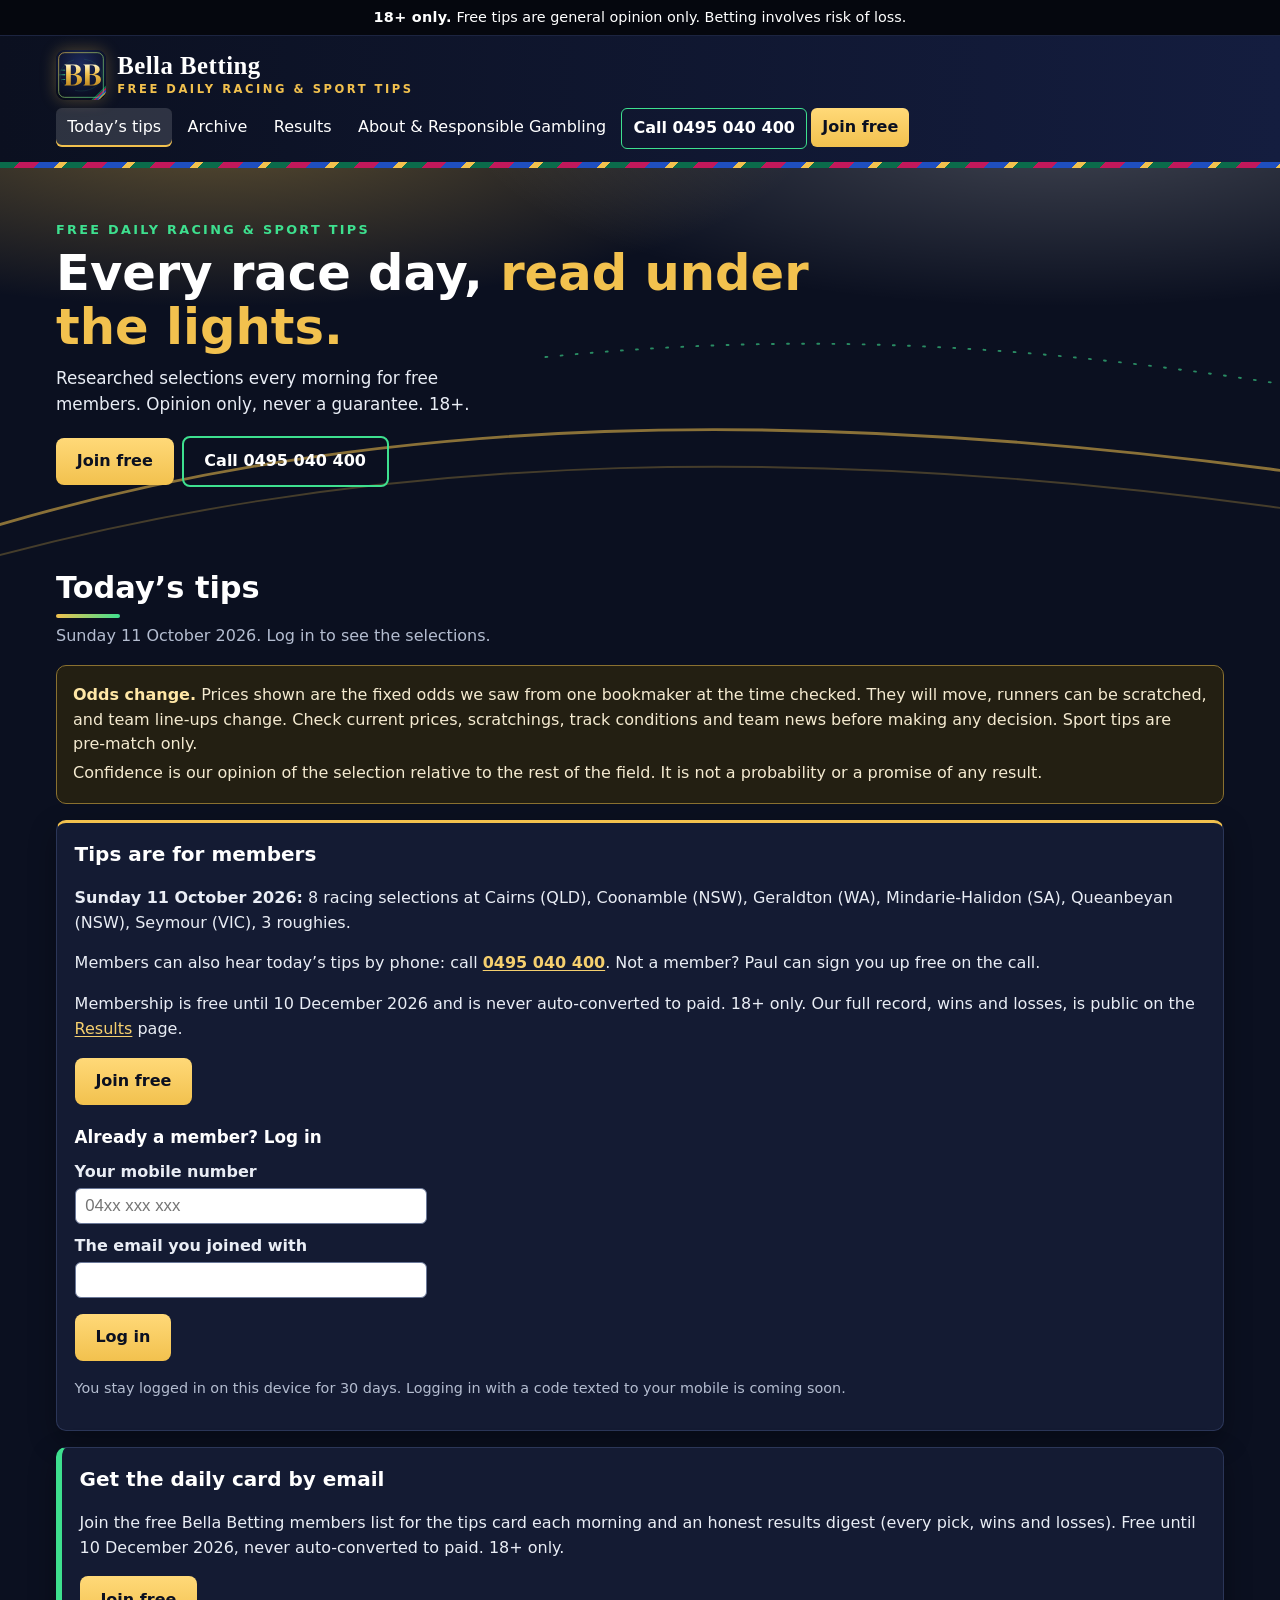
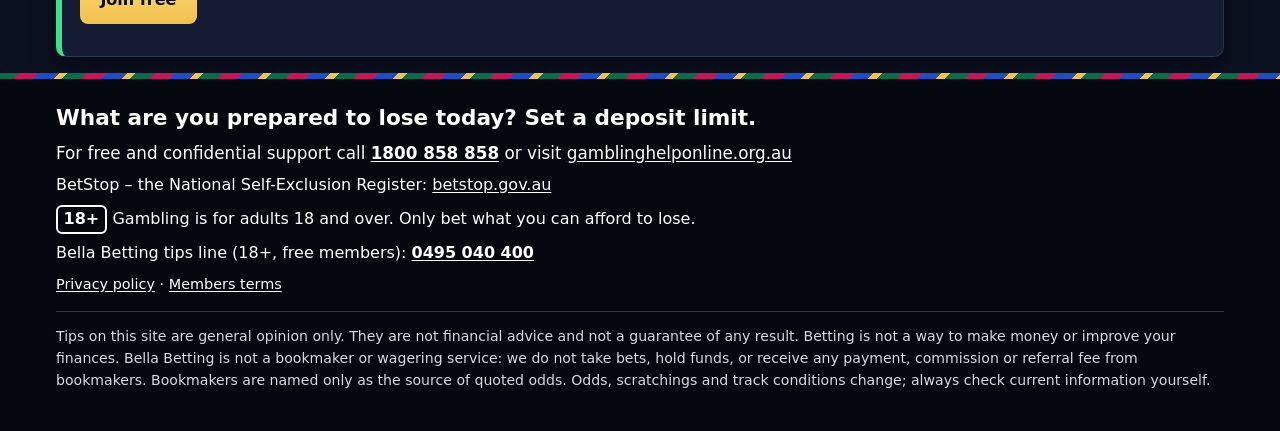
==== commit c5ee8460: "Night Racing theme with silks-stripe accent: palette, hero, new BB logo and icons (awaiting Damien's" ====
--- a/index.html
+++ b/index.html
@@ -5,8 +5,8 @@
   <meta name="viewport" content="width=device-width, initial-scale=1">
   <title>Today’s tips | Bella Betting</title>
   <meta name="description" content="Daily Australian racing and pre-match sport tips for Bella Betting members (free membership). 18+. General opinion only.">
-  <meta name="theme-color" content="#14432f">
-  <link rel="icon" href="assets/brand/bb-monogram.svg" type="image/svg+xml">
+  <meta name="theme-color" content="#0b1020">
+  <link rel="icon" href="assets/brand/bb-monogram-small.svg" type="image/svg+xml">
   <link rel="icon" href="assets/brand/favicon-32.png" sizes="32x32" type="image/png">
   <link rel="icon" href="assets/brand/favicon.ico" sizes="16x16 32x32 48x48">
   <link rel="apple-touch-icon" href="assets/brand/apple-touch-icon.png">
@@ -20,7 +20,7 @@
   <div class="age-strip" role="note"><strong>18+ only.</strong> Free tips are general opinion only. Betting involves risk of loss.</div>
   <header class="site-header">
     <div class="wrap">
-      <a class="brand" href="index.html" aria-label="Bella Betting home"><img class="brand-tile" src="assets/brand/bb-monogram.svg" alt="" width="44" height="44"><span class="wordmark">Bella Betting<span>Free daily racing &amp; sport tips</span></span></a>
+      <a class="brand" href="index.html" aria-label="Bella Betting home"><img class="brand-tile" src="assets/brand/bb-monogram.svg" alt="" width="50" height="50"><span class="wordmark">Bella Betting<span>Free daily racing &amp; sport tips</span></span></a>
       <nav aria-label="Main">
         <ul>
         <li><a href="index.html" aria-current="page">Today’s tips</a></li>
@@ -33,6 +33,14 @@
       </nav>
     </div>
   </header>
+  <section class="hero" aria-label="Bella Betting">
+    <div class="wrap">
+      <p class="hero-kicker">Free daily racing &amp; sport tips</p>
+      <h2 class="hero-title">Every race day, <em>read under the lights.</em></h2>
+      <p class="hero-sub">Researched selections every morning for free members. Opinion only, never a guarantee. 18+.</p>
+      <p><a class="btn" href="join.html">Join free</a><a class="btn ghost" href="tel:+61495040400">Call 0495 040 400</a></p>
+    </div>
+  </section>
   <main id="main" class="wrap">
     <p id="member-bar" class="member-bar small" hidden></p>
     <h1 id="tips-heading">Today’s tips</h1>
--- a/assets/style.css
+++ b/assets/style.css
@@ -122,3 +122,84 @@
 .tipsline a,.phone-members a,.phone-join a{white-space:nowrap}
 .rg-footer .tipsline a{color:inherit;font-weight:700}
 @media (max-width:520px){nav ul{gap:.2rem}nav a{padding:.4rem .55rem}nav li:has(.nav-call),nav li:has(.nav-join){order:-1}}
+
+
+/* =====================================================================
+   NIGHT RACING theme (v2, Oct 2026) + thin silks-stripe accent.
+   Overrides the base palette above. All text pairs WCAG AA (checked).
+   ===================================================================== */
+:root{
+  --ink:#e9edf5; --muted:#b4bdd0; --bg:#0b1020; --card:#141b33; --line:#2b3658;
+  --brand:#0b1020; --brand-ink:#ffffff; --accent:#f2c14e; --warn-bg:#231f12; --warn-line:#8a7130;
+  --rg-bg:#05070e; --rg-ink:#ffffff; --focus:#3ee08f;
+  --gold:#f2c14e; --gold-hi:#ffd978; --green:#3ee08f;
+  --silks:repeating-linear-gradient(135deg,#0b6b4b 0 14px,#c2185b 14px 28px,#1f4fbf 28px 42px,#f2c14e 42px 48px);
+}
+body{background:var(--bg);color:var(--ink)}
+a{color:#f5cf6e}
+a:hover{color:var(--gold-hi)}
+a:focus-visible,button:focus-visible,input:focus-visible{outline:3px solid var(--focus);outline-offset:2px}
+.skip{background:#fff;color:#0b1020}
+
+.age-strip{background:#05070e;color:#fff;border-bottom:1px solid #1c2440}
+.site-header{background:linear-gradient(90deg,#0b1020,#141d3f)}
+/* thin silks stripe: decorative only, never behind text */
+.site-header::after,.rg-footer::before{content:"";display:block;height:6px;background:var(--silks)}
+.brand-tile{width:50px;height:50px;border-radius:9px;box-shadow:0 0 16px rgba(242,193,78,.3)}
+.wordmark{letter-spacing:.02em}
+.wordmark span{color:var(--gold);opacity:1}
+nav a:hover{background:rgba(255,255,255,.1)}
+nav a[aria-current="page"]{background:rgba(255,255,255,.14);box-shadow:inset 0 -2px 0 var(--gold)}
+nav a.nav-join{background:linear-gradient(180deg,var(--gold-hi),var(--gold));color:#0b1020}
+nav a.nav-join:hover,nav a.nav-join[aria-current="page"]{background:var(--gold-hi);color:#0b1020}
+nav a.nav-call{border:1px solid var(--green);color:#fff}
+nav a.nav-call:hover{background:rgba(62,224,143,.14)}
+
+h1{color:#fff}
+h1::after{content:"";display:block;width:64px;height:4px;margin-top:.45rem;background:linear-gradient(90deg,var(--gold),var(--green));border-radius:2px}
+h2,h3{color:#fff}
+.meta,.muted,.odds-src{color:var(--muted)}
+.card,.stat{background:var(--card);border-color:var(--line);box-shadow:0 10px 28px rgba(0,0,0,.32)}
+.notice{background:var(--warn-bg);border-color:var(--warn-line);color:#f4ead0}
+.notice strong{color:#ffe7a6}
+.notice-risk{background:#2a1419;border-color:#8a3a48;color:#f6dde1}
+.badge{background:#1f2947;border-color:#3a4770;color:var(--ink)}
+.btn{background:linear-gradient(180deg,var(--gold-hi),var(--gold));color:#0b1020}
+.btn:hover{background:var(--gold-hi);color:#0b1020}
+.gate{border-top:3px solid var(--gold)}
+.join-cta{border-left:6px solid var(--green)}
+.member-bar{background:#10261c;border-color:#2d6b4c;color:var(--ink)}
+.placeholder,.preview-banner{background:#231f12;color:#f4ead0}
+
+/* tables */
+table.tips tr{background:var(--card);border-color:var(--line)}
+table.data,table.tips{color:var(--ink)}
+table.data th{background:#1b2440;color:#fff}
+@media (min-width:860px){ table.tips th{background:#1b2440;color:#fff} }
+
+/* forms: light fields for legibility */
+.join-form input[type=text],.join-form input:not([type]),.join-form input[type=email],.join-form input[type=tel],
+.gate form.login input[type=tel],.gate form.login input[type=email],.gate form.login input[inputmode=numeric]{background:#fff;color:#111;border-color:#6b7898}
+.join-form fieldset{border-color:var(--line)}
+.join-form label.check input{accent-color:var(--gold)}
+
+/* homepage hero (index only) */
+.hero{background:#0b1020 url(hero-night.svg) center/cover no-repeat;color:#fff}
+.hero .wrap{padding-top:2.2rem;padding-bottom:2.4rem}
+.hero-kicker{margin:0 0 .4rem;font-weight:800;letter-spacing:.18em;text-transform:uppercase;font-size:.8rem;color:var(--green)}
+.hero-title{margin:0 0 .6rem;font-size:2.1rem;line-height:1.1;font-weight:900;max-width:22ch;color:#fff}
+.hero-title em{font-style:normal;color:var(--gold)}
+.hero-sub{margin:0 0 1.2rem;font-size:1.05rem;max-width:44ch;color:#e9edf5}
+.hero .btn{margin:0 .5rem .5rem 0}
+.hero .btn.ghost{background:transparent;border:2px solid var(--green);color:#fff}
+.hero .btn.ghost:hover{background:rgba(62,224,143,.14)}
+@media (min-width:860px){.hero-title{font-size:3.1rem}.hero .wrap{padding-top:3.2rem;padding-bottom:3.4rem}}
+@media (max-width:859px){.hero{background:#0b1020 url(hero-night.svg) center bottom/260% auto no-repeat}.hero .wrap{padding-bottom:4.5rem}}
+
+/* RG footer */
+.rg-footer{border-top:0;padding-top:0}
+.rg-footer::before{margin-bottom:1.6rem}
+.rg-footer a{color:#fff}
+.rg-footer .disclaimer{border-top-color:#2b3658;opacity:1;color:#d6dbe6}
+@media print{body{background:#fff;color:#000}.hero,.site-header::after,.rg-footer::before{display:none}}
+.is-member .hero{display:none}
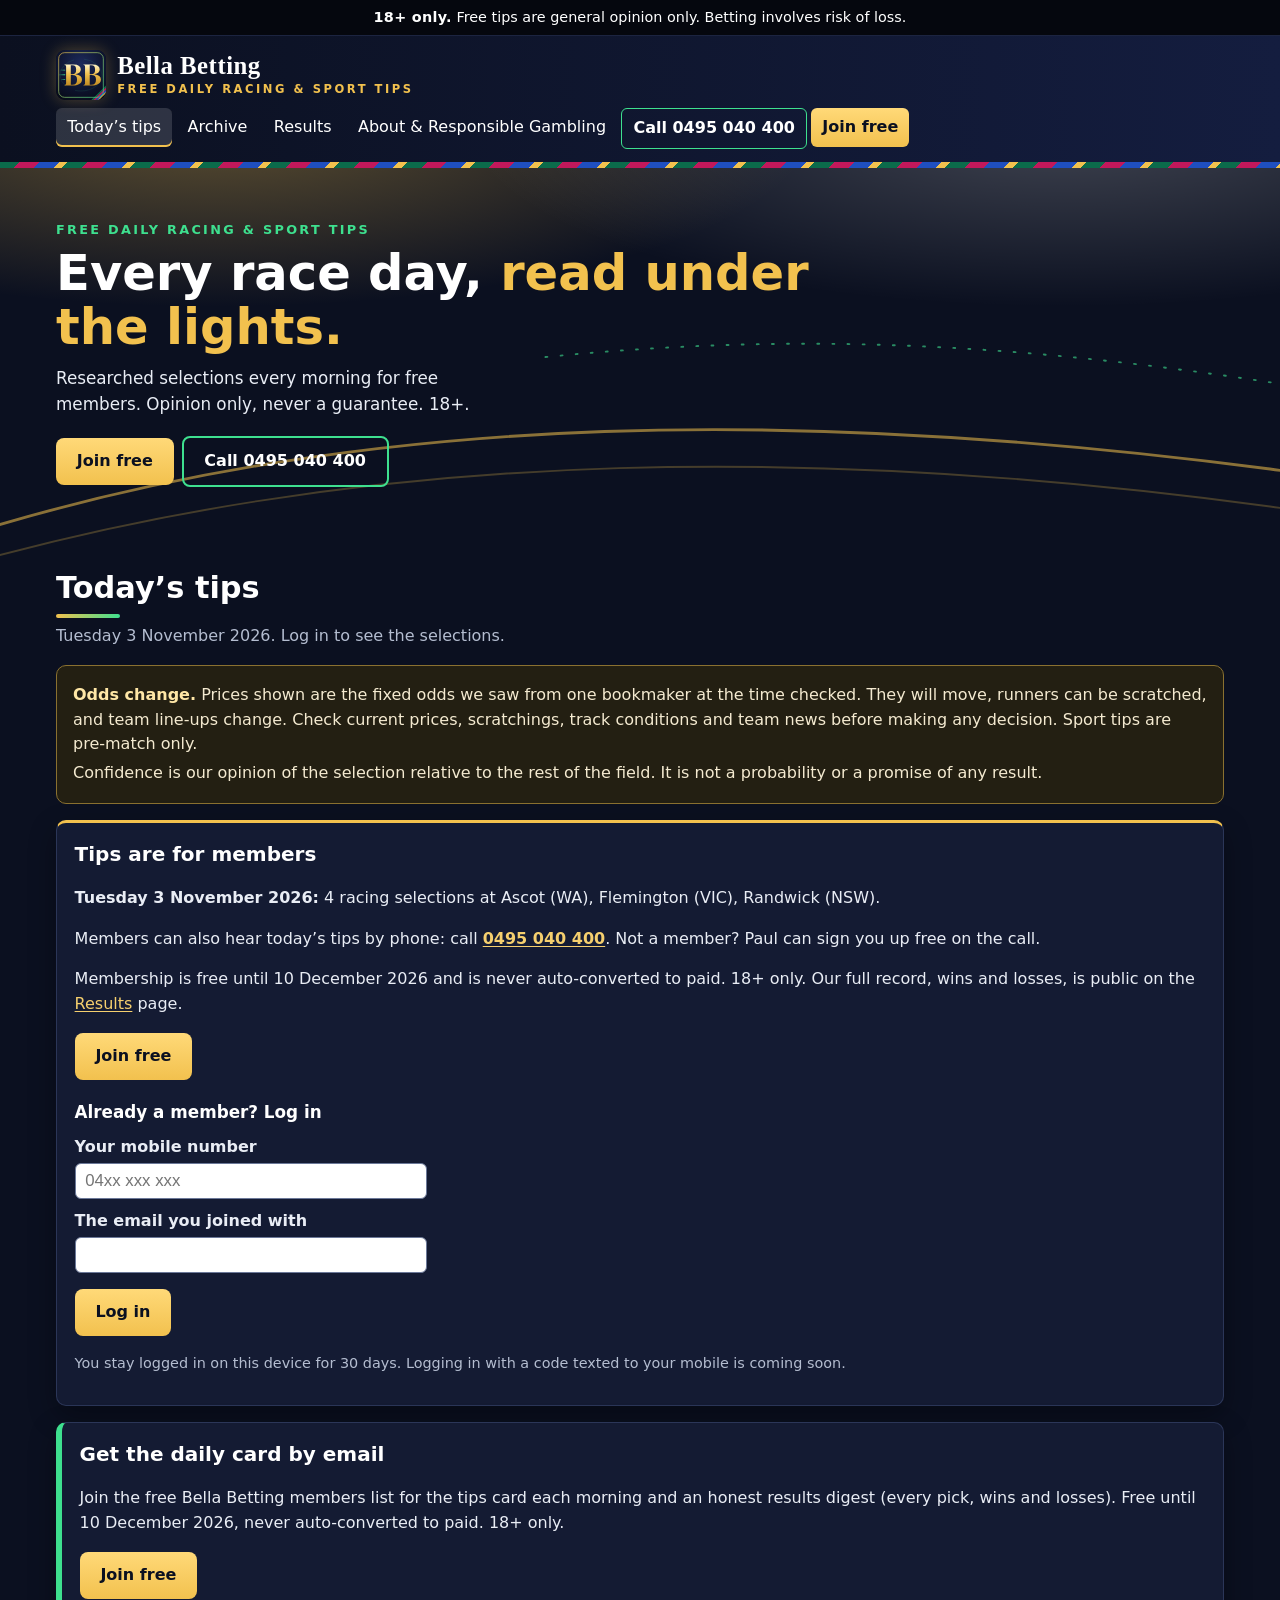
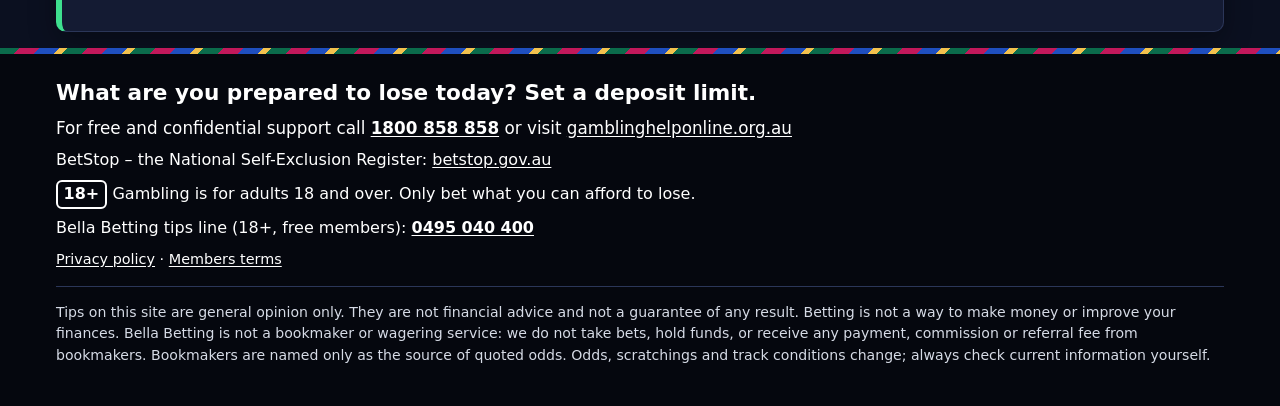
==== commit 9a06f21b: "Update site 2026-11-03 10:02 AEDT" ====
--- a/index.html
+++ b/index.html
@@ -3,8 +3,22 @@
 <head>
   <meta charset="utf-8">
   <meta name="viewport" content="width=device-width, initial-scale=1">
-  <title>Today’s tips | Bella Betting</title>
-  <meta name="description" content="Daily Australian racing and pre-match sport tips for Bella Betting members (free membership). 18+. General opinion only.">
+  <title>Bella Betting – Daily Australian Racing &amp; Sport Tips (18+)</title>
+  <meta name="description" content="Bella Betting publishes a free daily tips card for Australian horse racing and pre-match sport at 9:09am AEDT, with reasoning and odds checked. 18+. Opinion only.">
+  <link rel="canonical" href="https://bellabetting.com.au/">
+  <meta name="robots" content="index, follow, max-image-preview:large">
+  <meta property="og:type" content="website">
+  <meta property="og:site_name" content="Bella Betting">
+  <meta property="og:locale" content="en_AU">
+  <meta property="og:title" content="Bella Betting – Daily Australian Racing &amp; Sport Tips (18+)">
+  <meta property="og:description" content="Bella Betting publishes a free daily tips card for Australian horse racing and pre-match sport at 9:09am AEDT, with reasoning and odds checked. 18+. Opinion only.">
+  <meta property="og:url" content="https://bellabetting.com.au/">
+  <meta property="og:image" content="https://bellabetting.com.au/assets/brand/bb-monogram-600.png">
+  <meta name="twitter:card" content="summary">
+  <meta name="twitter:title" content="Bella Betting – Daily Australian Racing &amp; Sport Tips (18+)">
+  <meta name="twitter:description" content="Bella Betting publishes a free daily tips card for Australian horse racing and pre-match sport at 9:09am AEDT, with reasoning and odds checked. 18+. Opinion only.">
+  <meta name="twitter:image" content="https://bellabetting.com.au/assets/brand/bb-monogram-600.png">
+  <script type="application/ld+json">{"@context": "https://schema.org", "@graph": [{"@type": "Organization", "@id": "https://bellabetting.com.au/#org", "name": "Bella Betting", "url": "https://bellabetting.com.au/", "logo": "https://bellabetting.com.au/assets/brand/bb-monogram-600.png", "telephone": "+61495040400", "areaServed": "AU", "description": "Free daily Australian racing and pre-match sport tips card (general opinion only, 18+). Not a bookmaker."}, {"@type": "WebSite", "@id": "https://bellabetting.com.au/#website", "name": "Bella Betting", "url": "https://bellabetting.com.au/", "inLanguage": "en-AU", "publisher": {"@id": "https://bellabetting.com.au/#org"}}]}</script>
   <meta name="theme-color" content="#0b1020">
   <link rel="icon" href="assets/brand/bb-monogram-small.svg" type="image/svg+xml">
   <link rel="icon" href="assets/brand/favicon-32.png" sizes="32x32" type="image/png">
--- a/assets/style.css
+++ b/assets/style.css
@@ -203,3 +203,17 @@
 .rg-footer .disclaimer{border-top-color:#2b3658;opacity:1;color:#d6dbe6}
 @media print{body{background:#fff;color:#000}.hero,.site-header::after,.rg-footer::before{display:none}}
 .is-member .hero{display:none}
+
+/* member card status + top-up tag */
+.status{display:inline-block;border-radius:999px;padding:.08rem .6rem;font-size:.85rem;font-weight:700;white-space:nowrap;border:1px solid}
+.status-upcoming{color:#3ee08f;border-color:#3ee08f;background:rgba(62,224,143,.08)}
+.status-pending{color:#e9edf5;border-color:#6b7898;background:#1f2947}
+.status-won{color:#0b1020;border-color:#f2c14e;background:#f2c14e}
+.status-done{color:#e9edf5;border-color:#3a4770;background:#1b2440}
+.tag-topup{display:inline-block;margin-top:.25rem;font-size:.75rem;font-weight:700;letter-spacing:.06em;text-transform:uppercase;color:#f5cf6e}
+.run-summary{margin:.4rem 0 .8rem}
+.archive-day{border-top:6px solid transparent;border-image:var(--silks) 6;margin-top:2.2rem;padding-top:.6rem}
+.archive-date{margin-top:.4rem}
+.tag-tier{display:inline-block;margin-top:.25rem;padding:.05rem .4rem;border-radius:4px;font-size:.72rem;font-weight:700;letter-spacing:.05em;text-transform:uppercase}
+.tier-top{background:#f5cf6e;color:#1a1a1a}
+.tier-bod{border:1px solid #9fb3c8;color:#cfdbe8}
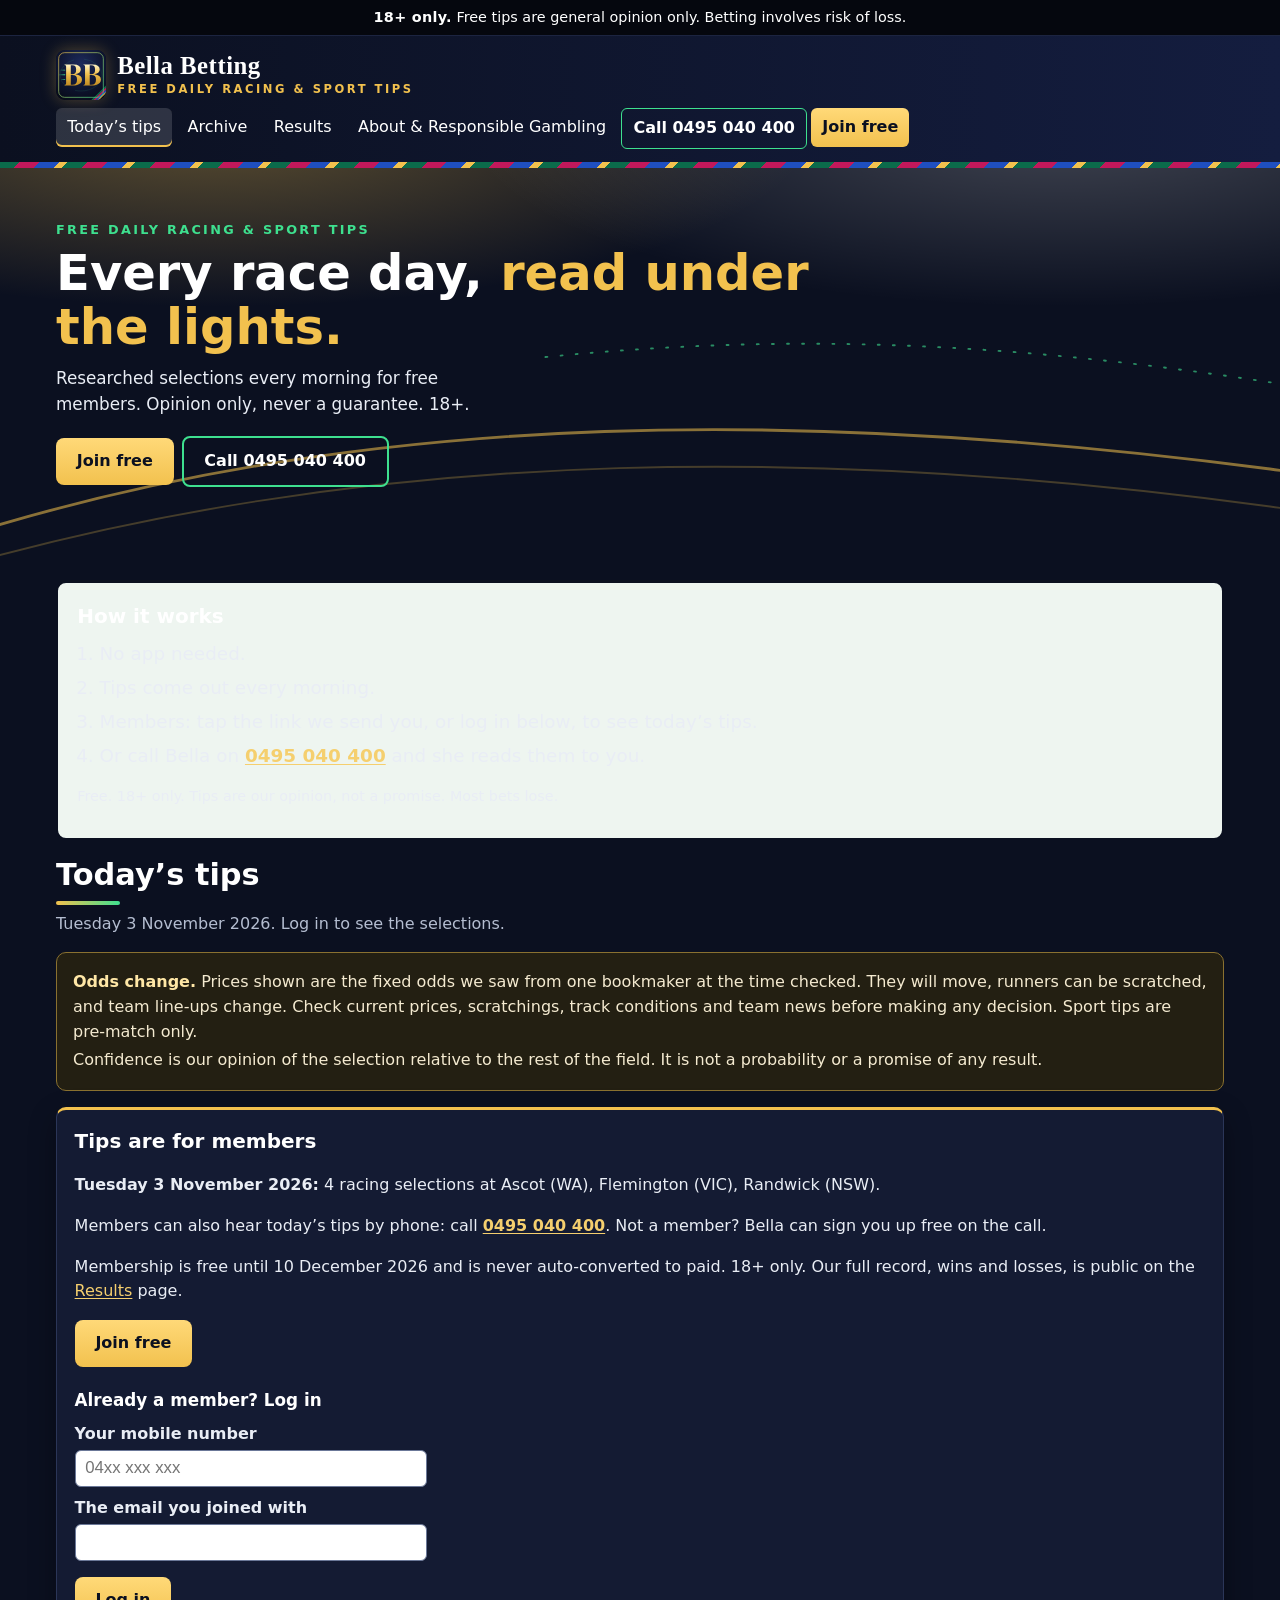
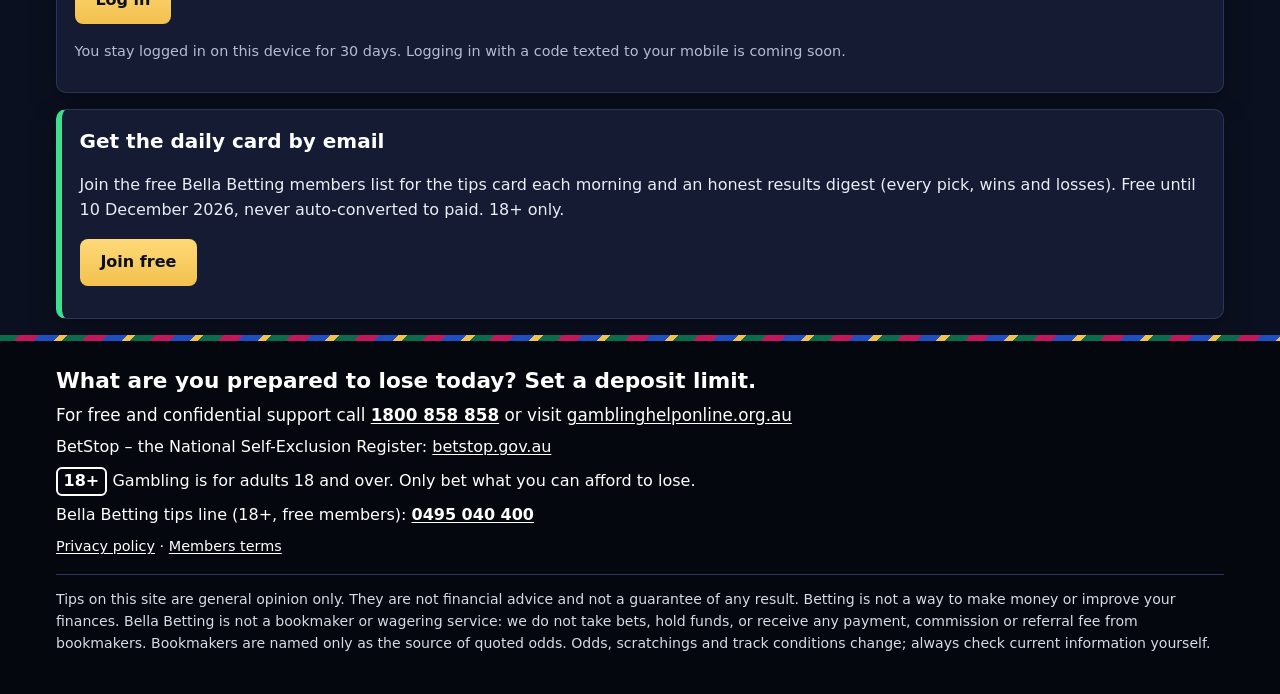
==== commit 3818b715: "Simpler tips: one plain line per bet, best pick first, More detail section, How it works box" ====
--- a/index.html
+++ b/index.html
@@ -56,6 +56,16 @@
     </div>
   </section>
   <main id="main" class="wrap">
+    <section class="how" aria-labelledby="how-h">
+      <h2 id="how-h">How it works</h2>
+      <ol>
+        <li>No app needed.</li>
+        <li>Tips come out every morning.</li>
+        <li>Members: tap the link we send you, or log in below, to see today’s tips.</li>
+        <li>Or call Bella on <a href="tel:+61495040400"><strong>0495 040 400</strong></a> and she reads them to you.</li>
+      </ol>
+      <p class="small">Free. 18+ only. Tips are our opinion, not a promise. Most bets lose.</p>
+    </section>
     <p id="member-bar" class="member-bar small" hidden></p>
     <h1 id="tips-heading">Today’s tips</h1>
     <p class="meta" id="tips-meta">Loading the latest tips…</p>
--- a/assets/style.css
+++ b/assets/style.css
@@ -217,3 +217,19 @@
 .tag-tier{display:inline-block;margin-top:.25rem;padding:.05rem .4rem;border-radius:4px;font-size:.72rem;font-weight:700;letter-spacing:.05em;text-transform:uppercase}
 .tier-top{background:#f5cf6e;color:#1a1a1a}
 .tier-bod{border:1px solid #9fb3c8;color:#cfdbe8}
+
+/* Simple view + How it works (3 Nov 2026) */
+.how{background:#eef5f0;border:2px solid var(--brand);border-radius:var(--radius);padding:1rem 1.2rem;margin:1rem 0;font-size:1.15rem}
+.how h2{margin:.1rem 0 .5rem}
+.how ol{margin:.3rem 0;padding-left:1.4rem}.how li{margin:.35rem 0}
+.simple h2{font-size:1.6rem}
+.simple-intro{font-size:1.15rem;margin:.2rem 0 .6rem}
+.simple-list{list-style:none;padding:0;margin:0}
+.simple-item{background:var(--card);border:1px solid var(--line);border-radius:var(--radius);padding:.9rem 1rem;margin:0 0 .7rem}
+.simple-best{border:3px solid var(--brand)}
+.simple-tag{display:inline-block;background:var(--brand);color:#fff;border-radius:999px;padding:.05rem .6rem;font-size:.95rem;font-weight:700;margin-bottom:.3rem}
+.simple-line{display:block;font-size:1.4rem;font-weight:700;line-height:1.35}
+.simple-sub{display:block;font-size:1.1rem;color:var(--muted);margin-top:.2rem}
+.simple-key,.simple-none{font-size:1.1rem}
+details.more-detail{margin:1.2rem 0;border:1px solid var(--line);border-radius:var(--radius);padding:.6rem 1rem;background:var(--card)}
+details.more-detail>summary{cursor:pointer;font-size:1.15rem;font-weight:600;padding:.3rem 0}
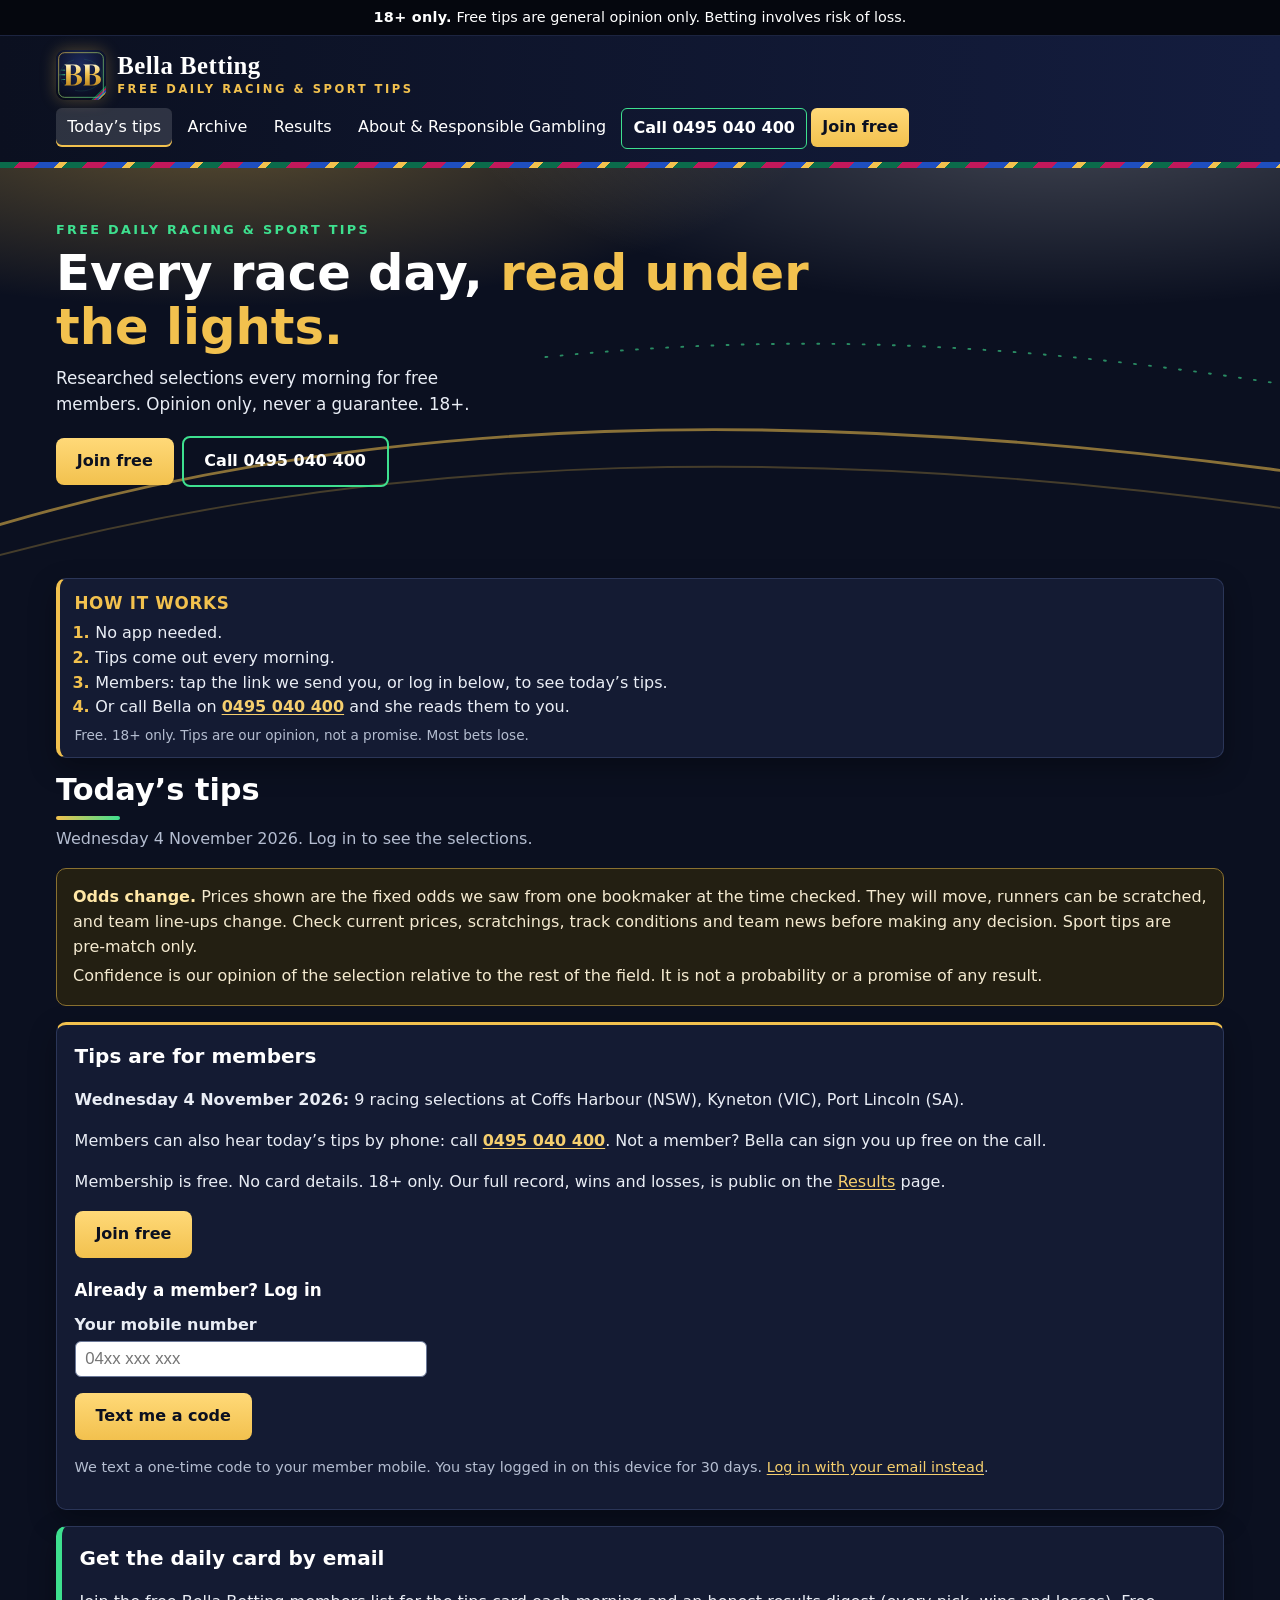
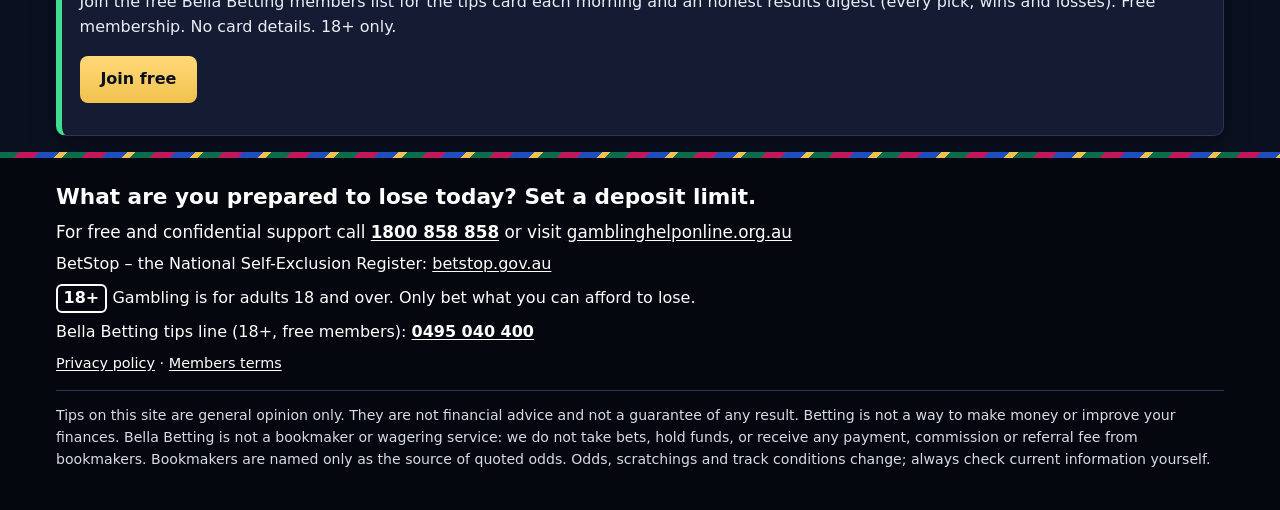
==== commit 3fbfe458: "Membership is free for good: remove paid-plan wording" ====
--- a/index.html
+++ b/index.html
@@ -77,7 +77,7 @@
     <div id="tips-root" aria-live="polite"></div>
     <aside class="card join-cta" aria-labelledby="join-cta-h">
       <h2 id="join-cta-h">Get the daily card by email</h2>
-      <p>Join the free Bella Betting members list for the tips card each morning and an honest results digest (every pick, wins and losses). Free until 10 December 2026, never auto-converted to paid. 18+ only.</p>
+      <p>Join the free Bella Betting members list for the tips card each morning and an honest results digest (every pick, wins and losses). Free membership. No card details. 18+ only.</p>
       <p><a class="btn" href="join.html">Join free</a></p>
     </aside>
 
--- a/assets/style.css
+++ b/assets/style.css
@@ -228,8 +228,24 @@
 .simple-item{background:var(--card);border:1px solid var(--line);border-radius:var(--radius);padding:.9rem 1rem;margin:0 0 .7rem}
 .simple-best{border:3px solid var(--brand)}
 .simple-tag{display:inline-block;background:var(--brand);color:#fff;border-radius:999px;padding:.05rem .6rem;font-size:.95rem;font-weight:700;margin-bottom:.3rem}
-.simple-line{display:block;font-size:1.4rem;font-weight:700;line-height:1.35}
+.simple-line{display:block;font-size:1.35rem;font-weight:500;line-height:1.4;overflow-wrap:anywhere}
+.simple-line b{font-weight:800}.s-track,.s-horse{font-size:1.5rem;letter-spacing:.02em}.s-horse{color:inherit;display:block;font-size:1.65rem;margin:.15rem 0}.s-bet{background:var(--brand);color:#fff;border-radius:6px;padding:0 .4rem}.s-time{white-space:nowrap}
+@media (max-width:480px){.simple-line{font-size:1.2rem}.s-track,.s-horse{font-size:1.35rem}}
 .simple-sub{display:block;font-size:1.1rem;color:var(--muted);margin-top:.2rem}
 .simple-key,.simple-none{font-size:1.1rem}
 details.more-detail{margin:1.2rem 0;border:1px solid var(--line);border-radius:var(--radius);padding:.6rem 1rem;background:var(--card)}
 details.more-detail>summary{cursor:pointer;font-size:1.15rem;font-weight:600;padding:.3rem 0}
+
+/* Night theme fix (3 Nov 2026): How it works box + simple tips used light/--brand(navy) colours */
+.how{background:var(--card);border:1px solid var(--line);border-left:4px solid var(--gold);color:var(--ink);padding:.7rem .9rem;margin:.8rem 0;font-size:1rem;box-shadow:0 10px 28px rgba(0,0,0,.32)}
+.how h2{color:var(--gold);font-size:1.05rem;letter-spacing:.04em;text-transform:uppercase;margin:0 0 .35rem}
+.how ol{margin:0;padding-left:1.3rem}.how li{margin:.15rem 0;line-height:1.4}
+.how li::marker{color:var(--gold);font-weight:800}
+.how .small{color:var(--muted);margin:.4rem 0 0;font-size:.85rem}
+.simple-best{border:2px solid var(--gold)}
+.simple-tag{background:var(--gold);color:#0b1020}
+.s-bet{background:var(--gold);color:#0b1020}
+
+/* "I backed this" tick (optional, members only) */
+.backed{display:inline-flex;align-items:center;gap:.4rem;margin-top:.45rem;font-size:.95rem;color:var(--muted);cursor:pointer}
+.backed input{width:1.2rem;height:1.2rem;accent-color:var(--gold)}
